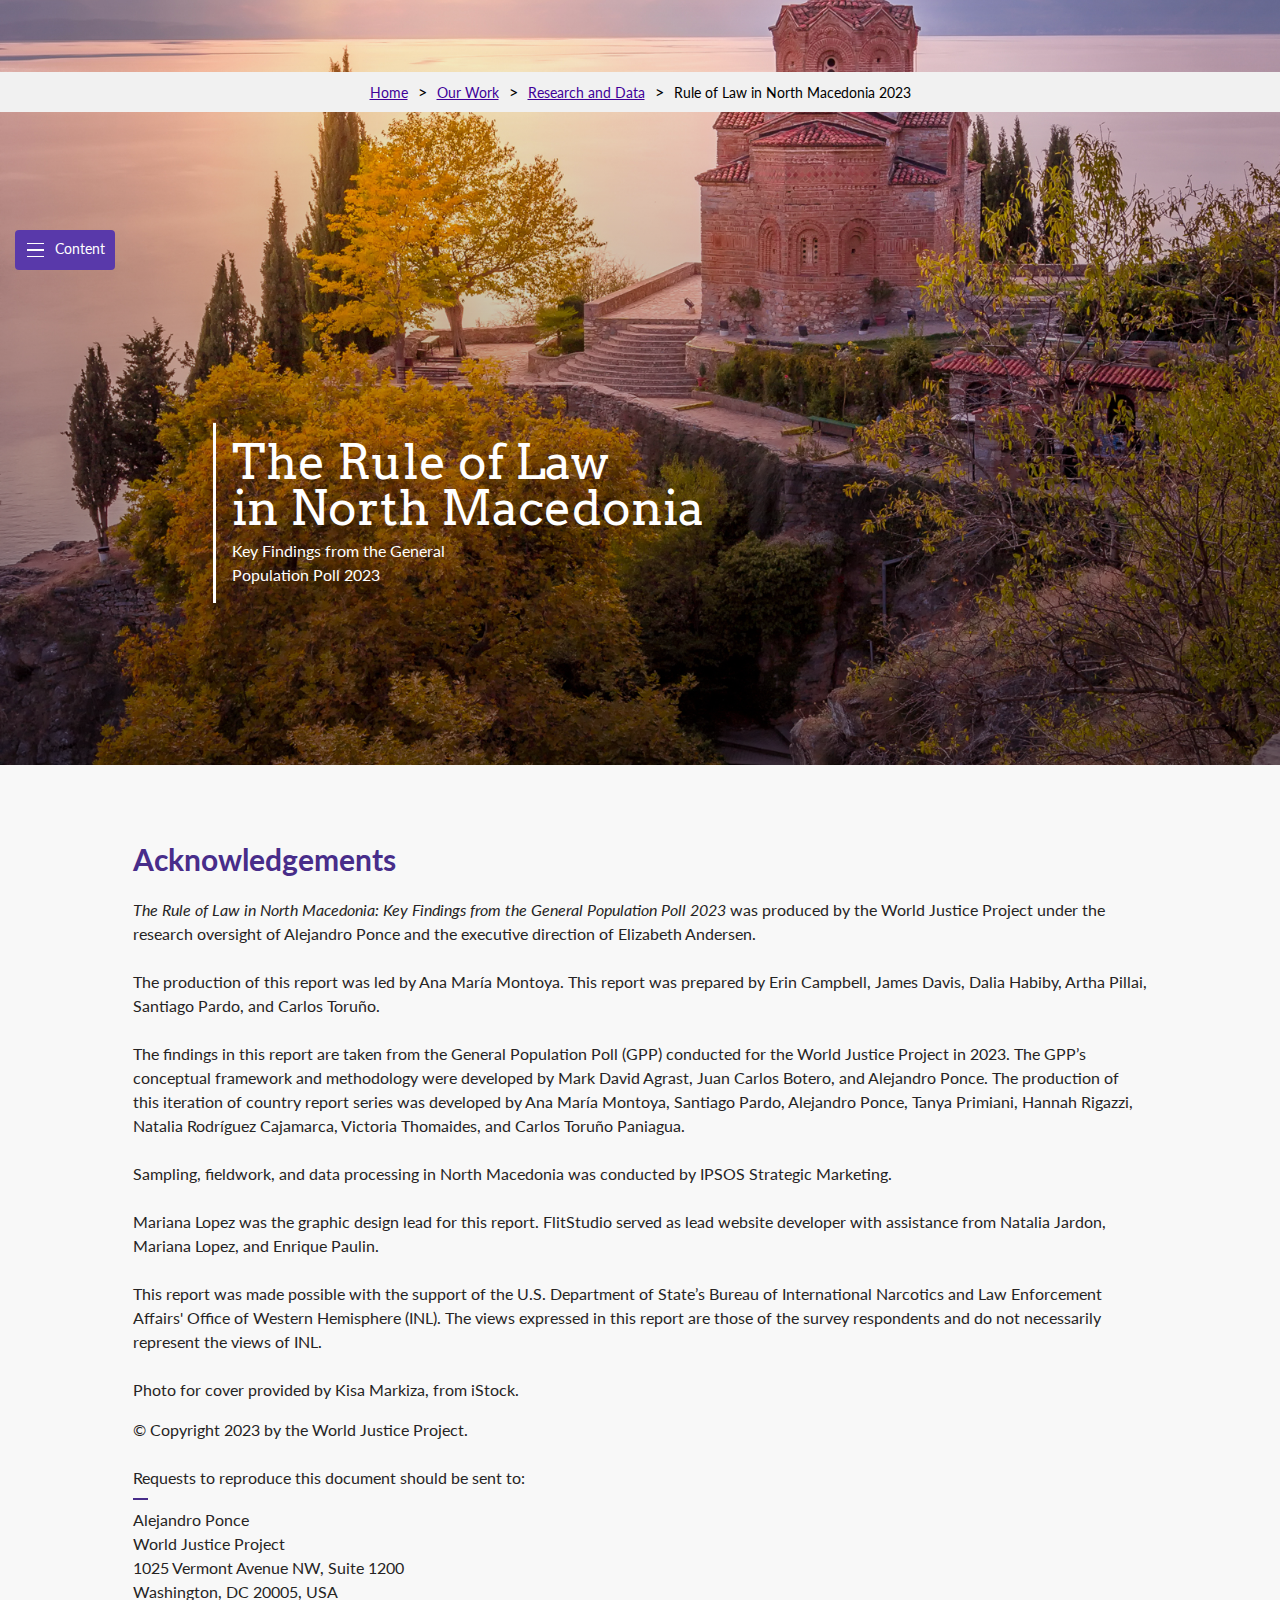
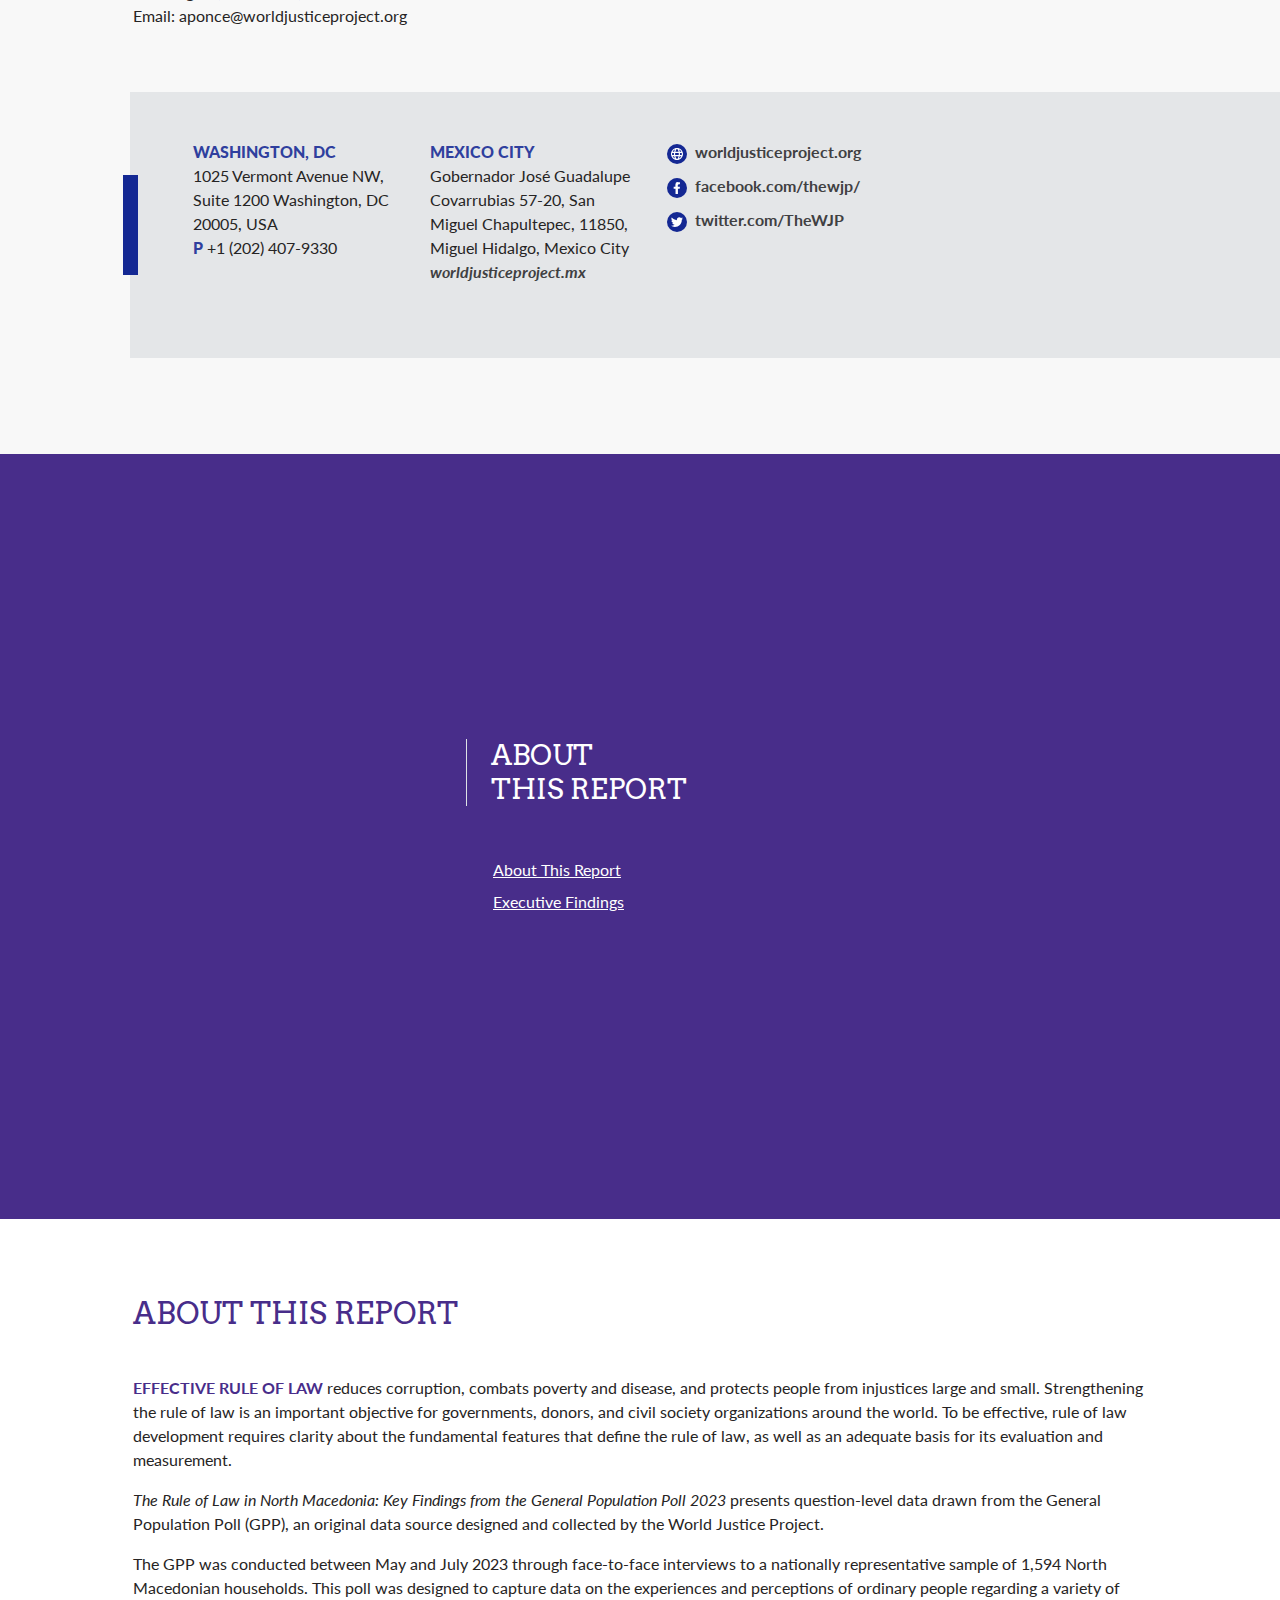
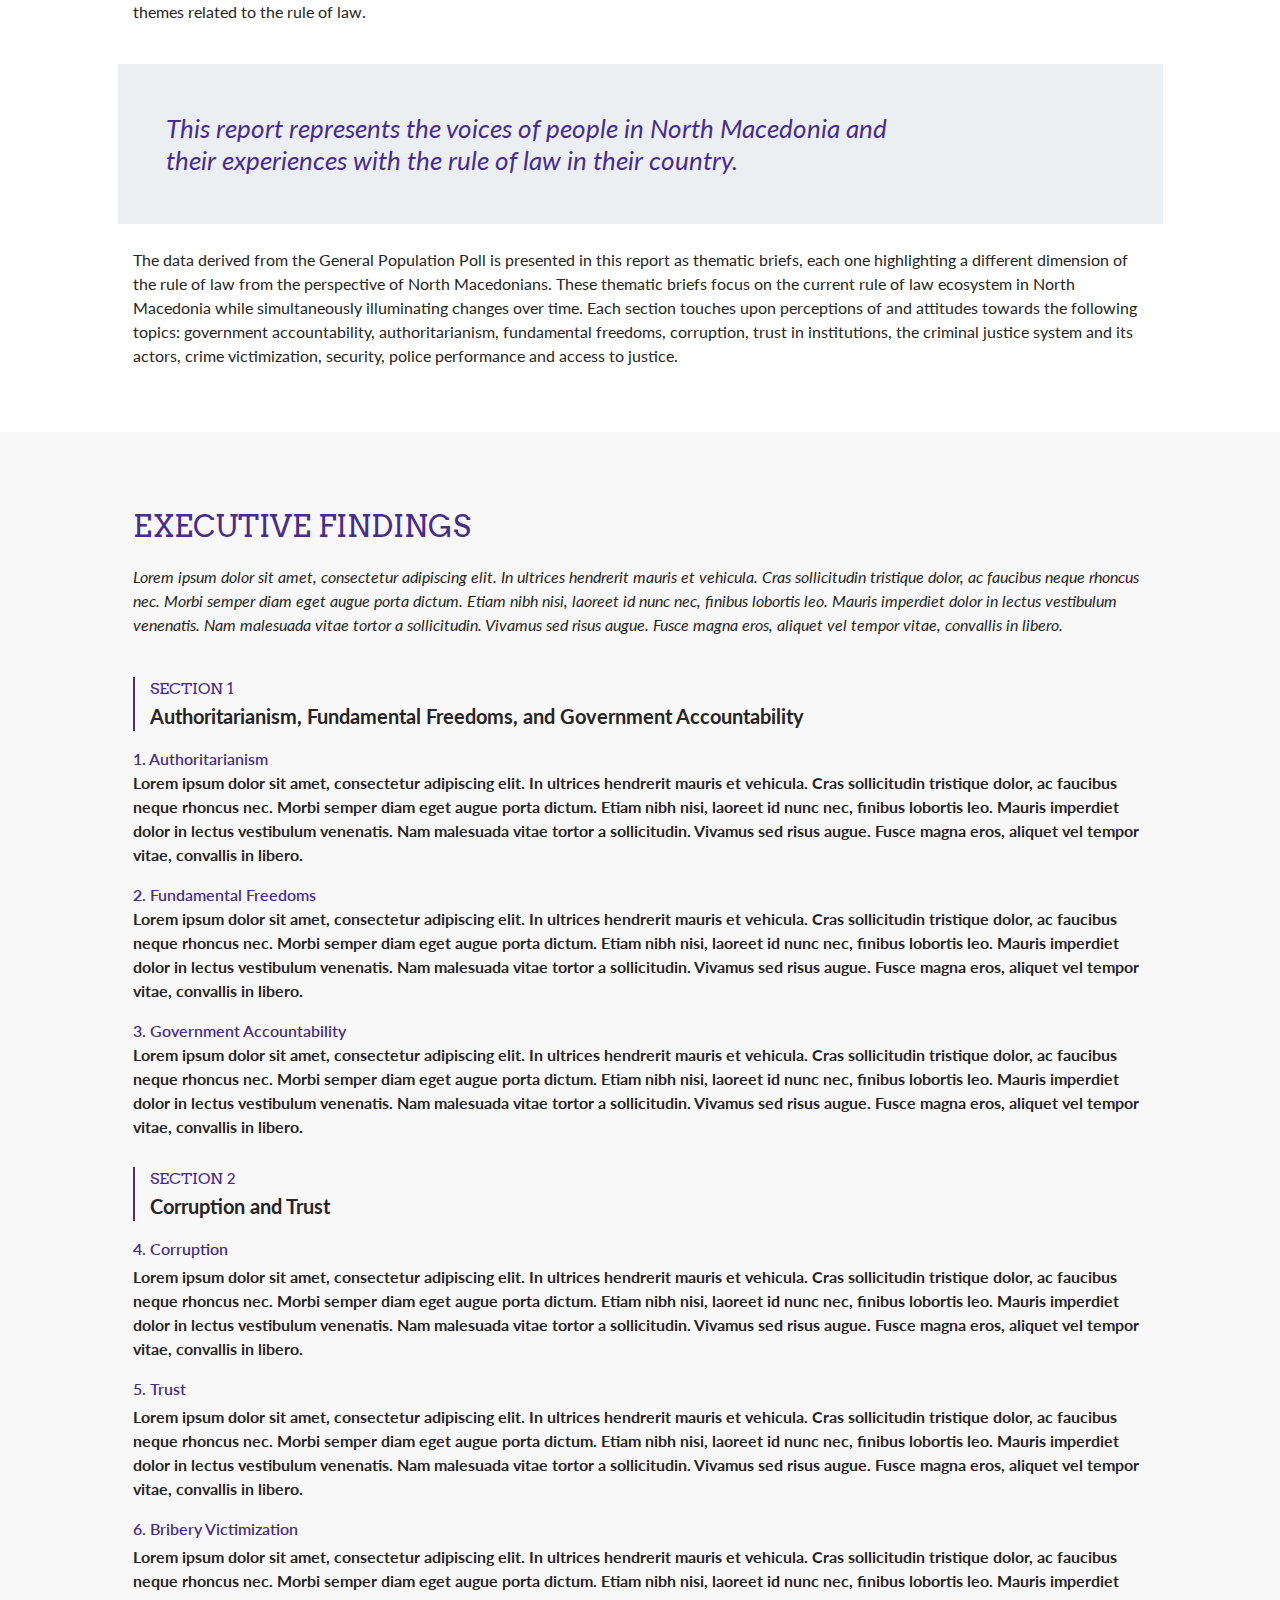
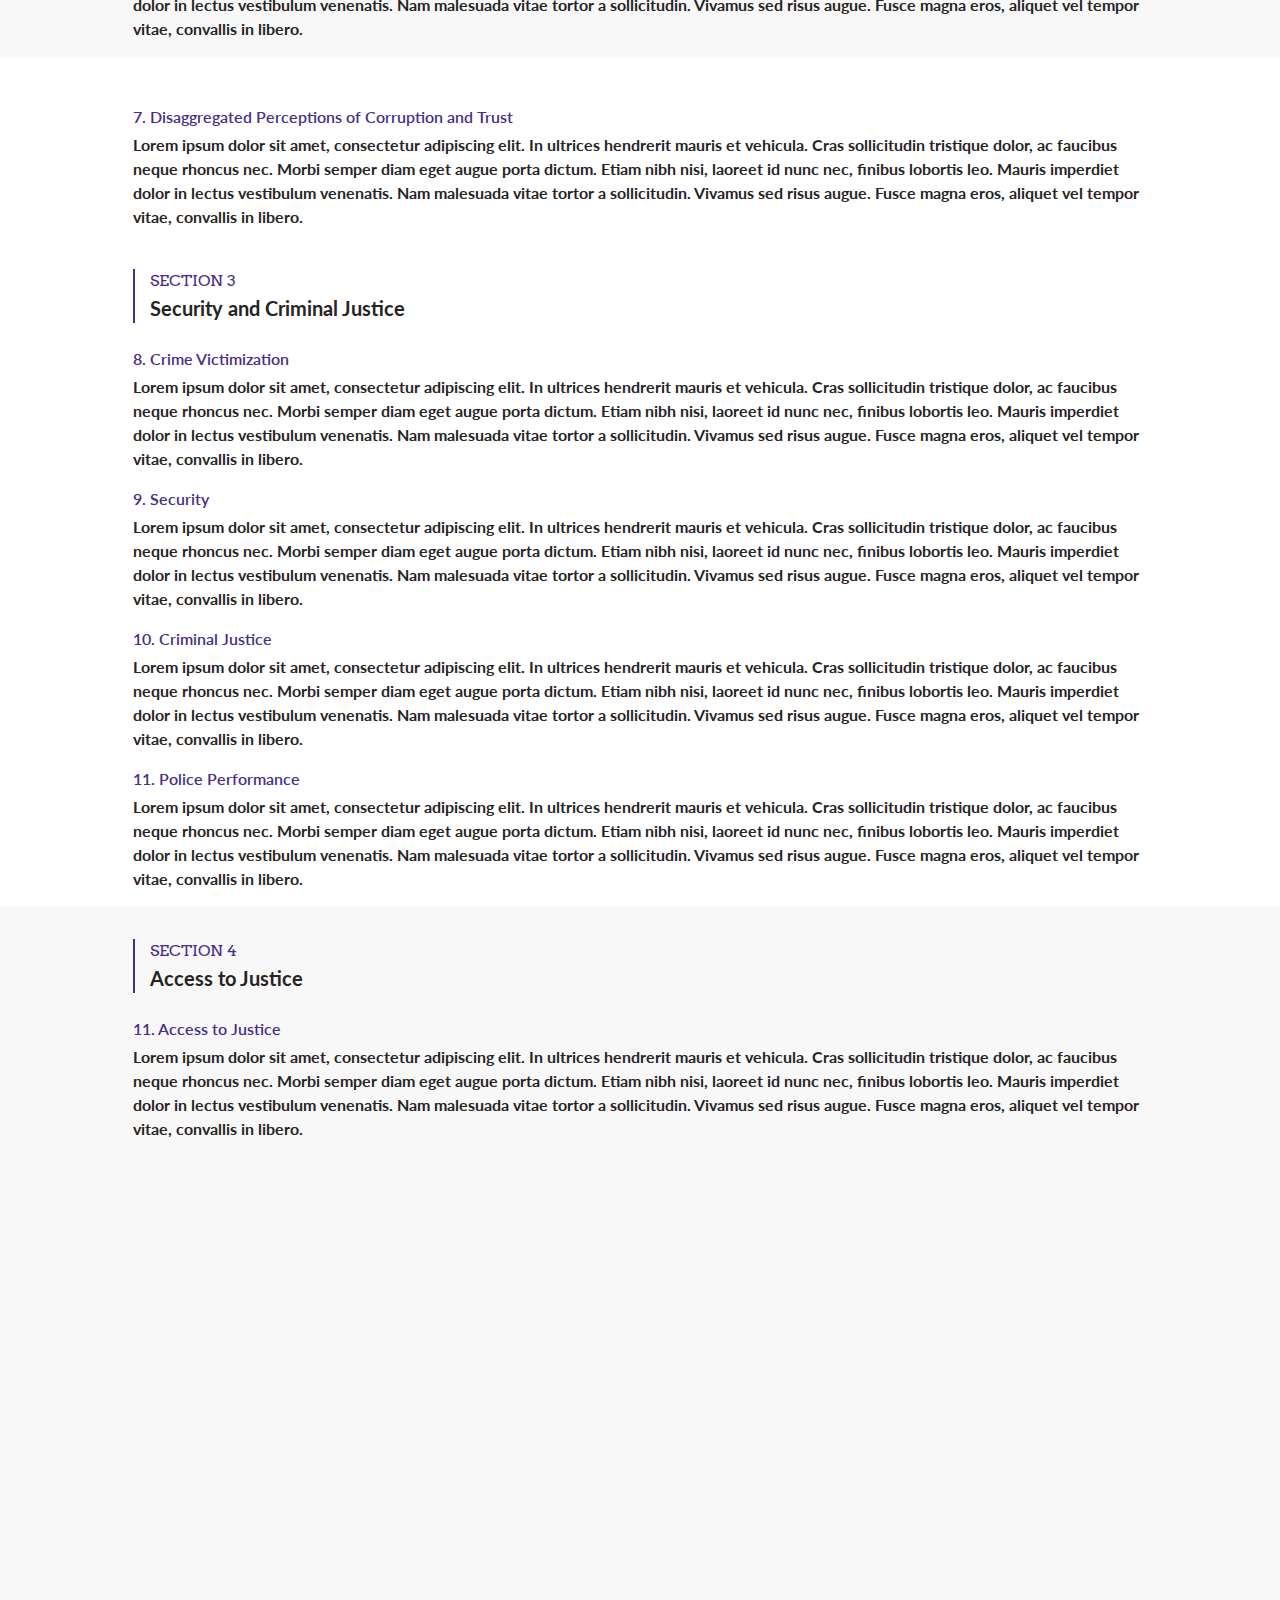
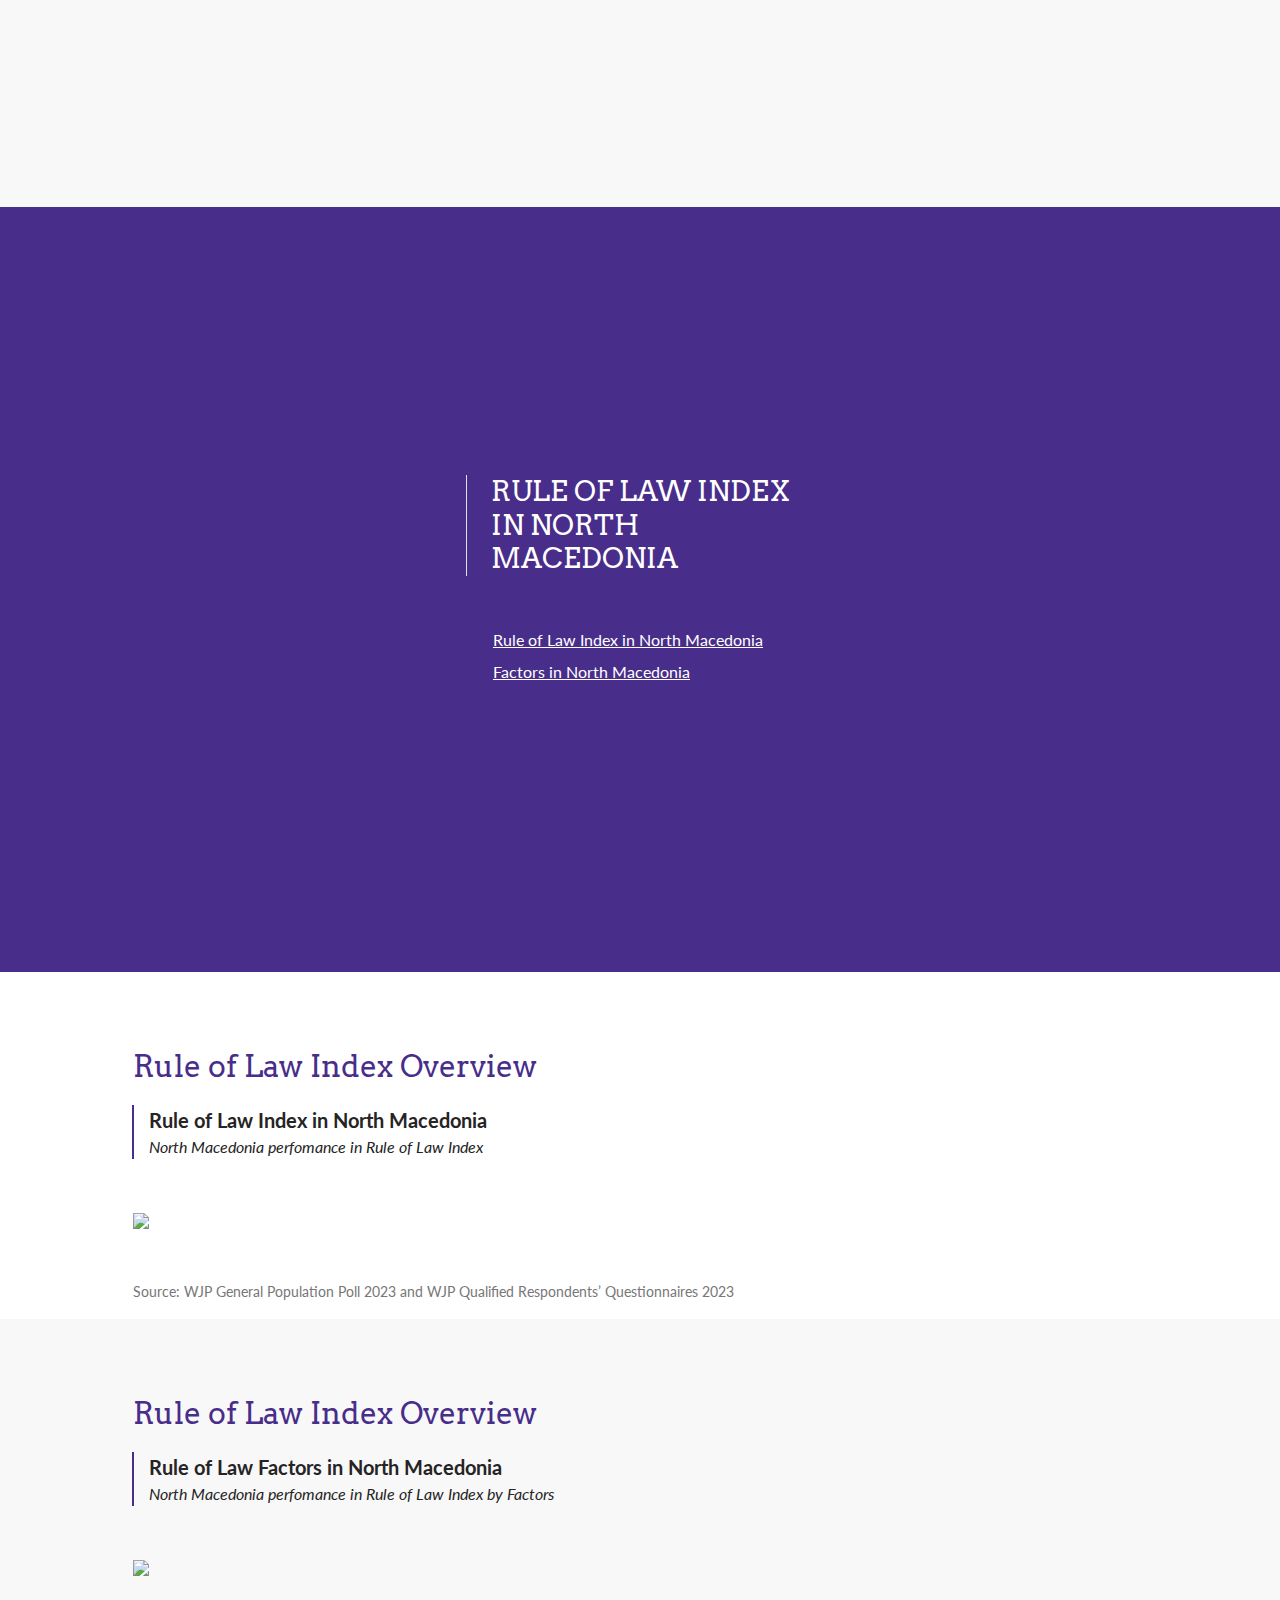
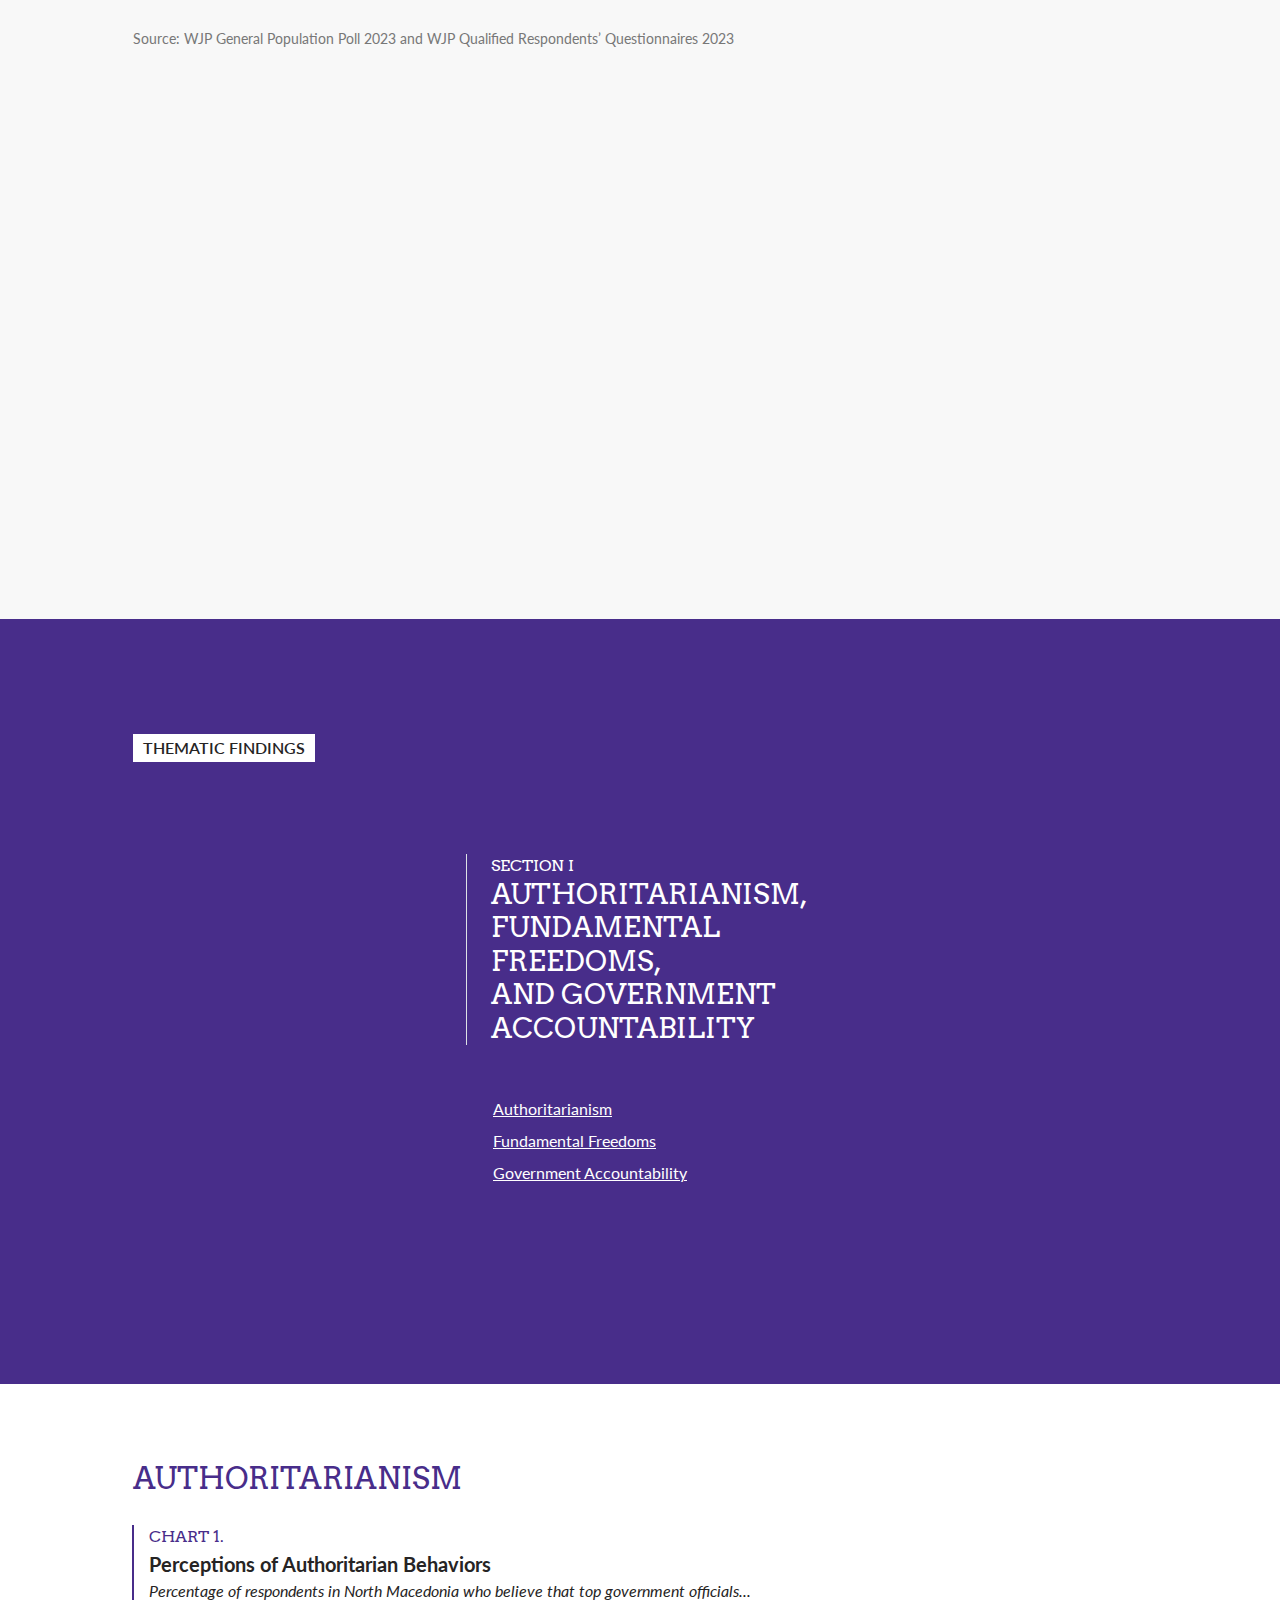
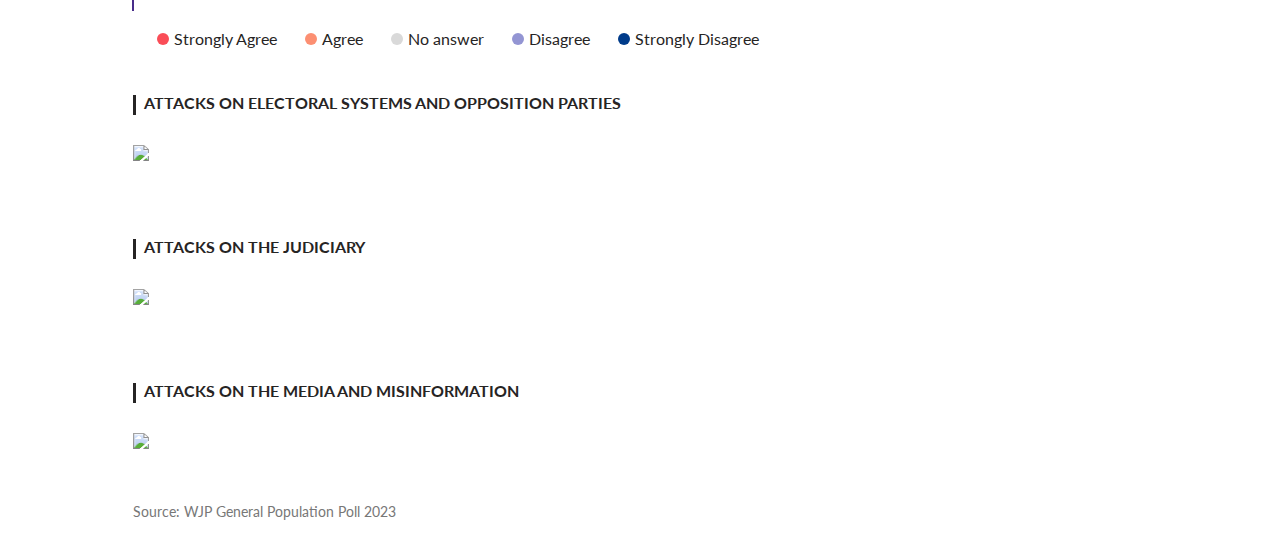
==== HTML/index.html @ 2e0ea0b3 "html creation and cleaning" ====
<!DOCTYPE html>
<html>
    <head>
        <meta charset="UTF-8">
        <meta name="viewport" content="width=device-width, initial-scale=1.0">
        <meta http-equiv="X-UA-Compatible" content="ie=edge">
        <title></title>
        <link rel="stylesheet" href="assets/css_layout/bootstrap.min.css">
        <link rel="stylesheet" href="assets/css_layout/sidebar.css">
        <link rel="stylesheet" href="assets/css_layout/styles.css" media="all">
        <link rel="stylesheet" href="assets/css_layout/estilos-impresion.css" media="print">
        <link rel="stylesheet" href="edit_styles.css" media="all">
        <!-- favicon -->
        <link rel="icon" href="./assets/favicon.ico" type="icon">
        <!-- Font Awesome JS -->
        <script defer src="https://use.fontawesome.com/releases/v5.0.13/js/solid.js" integrity="sha384-tzzSw1/Vo+0N5UhStP3bvwWPq+uvzCMfrN1fEFe+xBmv1C/AtVX5K0uZtmcHitFZ" crossorigin="anonymous"></script>
        <script defer src="https://use.fontawesome.com/releases/v5.0.13/js/fontawesome.js" integrity="sha384-6OIrr52G08NpOFSZdxxz1xdNSndlD4vdcf/q2myIUVO0VsqaGHJsB0RaBE01VTOY" crossorigin="anonymous"></script>
    </head>

    <body>
        <div class="wrapper" id="invoice">
            <!-- iframe menu WJP -->
            <iframe id="embedMenu" src="https://reports-world-justice-project.pantheonsite.io/wjp-index"></iframe>
            <!-- Breadcrumb -->
            <div class="breadcrumb-content">
                <div class="wrap-breadcrum">
                    <ol class="breadcrumb">
                        <li>
                            <a href="https://worldjusticeproject.org/">Home</a>
                        </li>
                        <li>
                                <a href="https://worldjusticeproject.org/our-work">Our Work</a>
                        </li>
                        <li>
                            <a href="https://worldjusticeproject.org/our-work/wjp-rule-law-index">Research and Data</a>
                        </li>
                        <li>
                            <a href="https://worldjusticeproject.org/our-work/research-and-data/rule_of_law_COUNTRY_YEAR">Rule of Law in North Macedonia 2023</a>
                        </li>
                    </ol>
                </div>
            </div>                    

            <!-- CTA MENU / only WEB Browser  -->
            <div class="no-print wrap-menu" style="z-index:3; position:fixed; top: 50%; margin-top:-220px;">
                <button type="button" id="sidebarCollapse" class="navbar-btn active">
                    <div class="row align-baseline mx-0">
                        <div class="col-4 px-0">
                            <span></span>
                            <span></span>
                            <span></span>
                        </div>
                        <div class="col-8 px-0">
                            <p>Content</p>
                        </div>
                    </div>
                </button>
            </div>
                
            <!-- MENU / only WEB Browser  -->
            <nav id="sidebar" class="no-print mt-5 nav active">
                <ul class="list-unstyled components">
                    <li class="active">
                        <a id="MenuCover" class="btn-level1 menuOpt" href="#Cover">
                            <img src="assets/images_layout/icnHome.svg" class="mx-2"><span>Cover</span>
                        </a>
                    </li>
                    <li>
                        <a id="MenuAbout" class="btn-level1 menuOpt" href="#About">
                            <img src="assets/images_layout/icnChapi.svg" class="mx-2"><span>About this Report</span>
                        </a>
                    </li>
                    <li>
                        <a id="MenuROLI" class="btn-level1 menuOpt" href="#OverviewROLI">
                            <img src="assets/images_layout/icnChapii.svg" class="mx-2"><span>ROLI overview</span>
                        </a>
                    </li>
                    <li>
                        <a id="DropDown" class="btn-level1"  href="#pageSubmenu">
                            <img src="assets/images_layout/icnChapiii.svg" class="mx-2"><span>Thematic Findings <span class="icn-dropdown"></span></span>
                        </a>
                        <ul class="collapse list-unstyled" id="pageSubmenu">
                            <li>
                                <a class="btn-level2 menuOpt" href="#SectionI"><span>Section I: Authoritarianism, Fundamental Freedoms, and Accountability</span></a>
                                <a class="btn-level2 link-collapse" href="#SectionI">I</a>
                            </li>
                            <li>
                                <a class="btn-level2 menuOpt" href="#SectionII"><span>Section II: Corruption and Trust</span></a>
                                <a class="btn-level2 link-collapse" href="#SectionII">II</a>
                            </li>
                            <li>
                                <a class="btn-level2 menuOpt" href="#SectionIII"><span>Section III: Security and Criminal Justice</span></a>
                                <a class="btn-level2 link-collapse" href="#SectionIII">III</a>
                            </li>
                            <li>
                                <a class="btn-level2 menuOpt" href="#SectionIV"><span>Section IV: Access to Justice</span></a>
                                <a class="btn-level2 link-collapse" href="#SectionIII">IV</a>
                            </li>
                        </ul>
                    </li>
                    <li>
                        <a id="MenuProject" class="btn-level1 menuOpt" href="#Project">
                            <img src="assets/images_layout/icnChapiv.svg" class="mx-2"><span>Project Design</span>
                        </a>
                    </li>
                    <li>
                        <a id="MenuAppendix" class="btn-level1 menuOpt" href="#Appendix">
                            <img src="assets/images_layout/icnChapiv.svg" class="mx-2"><span>Appendix</span>
                        </a>
                    </li>
                    <li>
                        <a id="MenuDownload" class="btn-level1 menuOpt" onclick="window.open('Report_WJP.pdf')">
                            <img src="assets/images_layout/icnDownload.svg" class="mx-2"><span>Download</span>
                        </a>
                    </li>
                </ul>
            </nav>

            <!-- Begins CONTENT of the report  -->
            <div id="content">
                    
                <!-- COVER  -->
                <section id="Cover" class="bg-page-cover">
                    <div class="logo-cover">
                        <img src="assets/images_layout/logo.svg">
                    </div>
                    <div class="container">
                        <div class="text-cover" style="height:calc(100vh - 297px)">
                            <div class="row align-items-end h-100">
                                <div class="col-12">
                                    <div class="row justify-content-center">
                                        <div class="col-md-9 leftside-line p-3">
                                            <h1>The Rule of Law <br>in North Macedonia</h1>
                                            <p class="text-white mb-0">Key Findings from the General  <br>Population Poll 2023 </p>
                                        </div>
                                    </div>
                                </div>
                            </div>
                        </div>
                    </div>
                </section>
                <!-- end COVER  -->
                    
                <!-- ACKNOWLEDGMENTS  -->
                <section id="Acknowledgements" class="bg-page-gray pb-5">
                    <div class="container mb-4 pt-5">
                        <div class="row justify-content-center">
                            <div class="col-md-11 mt-4">
                                <p class="acknowledgements">Acknowledgements</p>
                            </div>
                            <div class="col-md-11">
                                <p>
                                    <i>The Rule of Law in North Macedonia: Key Findings from the General Population Poll 2023</i> was produced by the World Justice Project under the research oversight of Alejandro Ponce and the executive direction of Elizabeth Andersen.<br><br>
                                    The production of this report was led by Ana María Montoya. This report was prepared by Erin Campbell, James Davis, Dalia Habiby, Artha Pillai, Santiago Pardo, and Carlos Toruño.<br><br>
                                    The findings in this report are taken from the General Population Poll (GPP) conducted for the World Justice Project in 2023. The GPP’s conceptual framework and methodology were developed by Mark David Agrast, Juan Carlos Botero, and Alejandro Ponce. The production of this iteration of country report series was developed by Ana María Montoya, Santiago Pardo, Alejandro Ponce, Tanya Primiani, Hannah Rigazzi, Natalia Rodríguez Cajamarca, Victoria Thomaides, and Carlos Toruño Paniagua.<br><br>
                                    Sampling, fieldwork, and data processing in North Macedonia was conducted by IPSOS Strategic Marketing.<br><br>
                                    Mariana Lopez was the graphic design lead for this report. FlitStudio served as lead website developer with assistance from Natalia Jardon, Mariana Lopez, and Enrique Paulin.<br><br>
                                    This report was made possible with the support of the U.S. Department of State’s Bureau of International Narcotics and Law Enforcement Affairs' Office of Western Hemisphere (INL). The views expressed in this report are those of the survey respondents and do not necessarily represent the views of INL.<br><br>
                                    Photo for cover provided by Kisa Markiza, from iStock.
                                </p>
                                <p>
                                    © Copyright 2023 by the World Justice Project.<br><br>
                                    Requests to reproduce this document should be sent to:<br>
                                    <span class="line-separator my-2"></span>
                                    Alejandro Ponce<br>
                                    World Justice Project<br>
                                    1025 Vermont Avenue NW, Suite 1200<br>
                                    Washington, DC 20005, USA<br>
                                    Email: aponce@worldjusticeproject.org
                                </p>
                            </div>
                        </div>
                    </div>
                    <div class="container-fluid mt-5 mb-5 bg-data-Acknowledgements">
                        <div class="container">
                            <div class="row justify-content-center">
                                <div class="col-md-11 bg-light ml-4">
                                    <div class="row p-5 data-Acknowledgements">
                                        <span class="pleca-data"></span>
                                        <div class="col-md-3 mb-3">
                                            <p class="m-0">
                                                <span class="capital-letter">Washington, DC</span><br>
                                                1025 Vermont Avenue NW, Suite 1200
                                                Washington, DC 20005, USA<br>
                                                <span class="capital-letter">P</span> <a class="link-phone" href="tel:+12024079330">+1 (202) 407-9330</a>
                                            </p>
                                        </div>
                                        <div class="col-md-3 mb-3">
                                            <p class="m-0">
                                                <span class="capital-letter">Mexico City</span><br>
                                                Gobernador José Guadalupe Covarrubias
                                                57-20, San Miguel Chapultepec, 11850,<br>
                                                Miguel Hidalgo, Mexico City<br>
                                                <a href="https://worldjusticeproject.mx/" target="_blank" class="c-purple"><i>worldjusticeproject.mx</i></a>
                                            </p>
                                        </div>
                                        <div class="col-md-3">
                                            <p class="m-0">
                                                <a href="https://worldjusticeproject.org"><span class="mr-2"><img src="assets/images_layout/web.svg" width="20px" /></span>worldjusticeproject.org</a>
                                                <a href="https://www.facebook.com/thewjp/"><span class="mr-2"><img src="assets/images_layout/fb.svg" width="20px" /></span>facebook.com/thewjp/</a>
                                                <a href="https://twitter.com/TheWJP"><span class="mr-2"><img src="assets/images_layout/tw.svg" width="20px" /></span>twitter.com/TheWJP</a>
                                            </p>
                                        </div>
                                    </div>
                                </div>
                            </div>
                        </div>
                    </div>
                </section>
                <!-- end ACKNOWLEDGMENTS  -->
                        
                <!-- TABLE of CONTENTS  -->
                <section class="print table-contents">
                    <div class="container">
                        <div class="row justify-content-center py-5">
                            <div class="col-sm-8 col-md-7 mt-5">
                                
                                <p class="title-p">TABLE OF CONTENTS</p>
                                
                                <p class="mb-0" style="color:#482d8a"><a href="#About"><em class="ff-a">1.  ABOUT THIS REPORT</em></a></p>
                                <p class="li mb-0"><a href="#AboutThisReport"><span>5</span>About This Report</a></p>
                                <p class="li"><a href="#ExecutiveFindings"><span>6</span>Executive Findings</a></p>
                                <p class="mb-0" style="color:#482d8a"><a href="#About"><em class="ff-a">2.  ROLI OVERVIEW</em></a></p>
                                <p class="li mb-0"><a href="#ROLI"><span class="hide-number">10</span>Rule of Law Index (ROLI) in North Macedonia</a></p>
                                <p class="li"><a href="#Factors"><span class="hide-number">11</span>ROLI Factors in North Macedonia </a></p>
                                <p class="mt-2" style="color:#482d8a"><a href="#SectionI"><em class="ff-a">3.  THEMATIC FINDINGS</em></a></p>
                                <p class="mb-0" style="color:#482d8a"><a href="#SectionI"><em class="ff-a">SECTION I: AUTHORITARIANISM, FUNDAMENTAL FREEDOMS, AND GOVERNMENT ACCOUNTABILITY</em></a></p>
                                <p class="li mb-0"><a href="#Authoritarianism"><span class="hide-number">13</span>Authoritarianism</a></p>
                                <p class="li mb-0"><a href="#FundamentalFreedoms"><span class="hide-number">16</span>Fundamental Freedoms</a></p>
                                <p class="li"><a href="#GovernmentAccountability"><span class="hide-number">19</span>Government Accountability</a></p>
                                
                                <p class="mb-0" style="color:#482d8a"><a href="#SectionII"><em class="ff-a">SECTION II: CORRUPTION AND TRUST</em></a></p>
                                <p class="li mb-0"><a href="#Corruption"><span class="hide-number">21</span>Corruption</a></p>
                                <p class="li mb-0"><a href="#Bribery1"><span class="hide-number">23</span>Bribery Victimization</a></p>
                                <p class="li mb-0"><a href="#Trust"><span class="hide-number">24</span>Trust</a></p>
                                <p class="li"><a href="#Trust2"><span class="hide-number">25</span>Disaggregated Perceptions</a></p>
                                
                                <p class="mb-0" style="color:#482d8a"><a href="#SectionIII"><em class="ff-a">SECTION III: SECURITY AND CRIMINAL JUSTICE</em></a></p>
                                <p class="li mb-0"><a href="#CrimeVictimization"><span class="hide-number">27</span>Crime Victimization</a></p>
                                <p class="li mb-0"><a href="#Security"><span class="hide-number">28</span>Security</a></p>
                                <p class="li mb-0"><a href="#CriminalJustice"><span class="hide-number">29</span>Criminal Justice</a></p>
                                <p class="li mb-0"><a href="#Police"><span class="hide-number">32</span>Police</a></p>
                                <p class="li"><a href="#VictimSupport"><span class="hide-number">34</span>Victim Support</a></p>
                                
                                <p class="mb-0" style="color:#482d8a"><a href="#SectionIV"><em class="ff-a">SECTION IV: ACCESS TO JUSTICE</em></a></p>
                                <p class="li"><a href="#AccessJusticeJourney"><span class="hide-number">36</span>Access to Justice</a></p>

                                <p class="mb-0" style="color:#482d8a"><a href="#Project"><em class="ff-a">4. PROJECT DESIGN</em></a></p>
                                <p class="li"><a href="#Methodology"><span class="hide-number">44</span>Methodology</a></p>
                                
                                <p class="mb-0" style="color:#482d8a"><a href="#Appendix"><em class="ff-a">5. APPENDIX</em></a></p>
                                <!-- <p class="li mb-0"><a href="#MethodologicalMaterials"><span class="hide-number">46</span>Appendix</a></p> -->
                                <p class="li mb-0"><a href="#AboutTheWJP"><span class="hide-number">47</span>About the WJP</a></p>
                                <p class="li"><a href="#OtherPublications"><span class="hide-number">48</span>Other Publications</a></p>
                            </div>
                        </div>
                    </div>
                </section>
                <!-- end TABLE of CONTENTS  -->

                <!-- ABOUT THIS REPORT  (purple cover) -->
                <section id="About" class="bg-purple">
                    <div class="container">
                        <div class="height85vh">
                            <div class="row h-100 p-5">
                                <div class="col-12">
                                    <div class="row align-items-center h-100">
                                        <div class="col-12">
                                            <div class="row justify-content-center">
                                                <div class="col-md-4 border-left pl-4">
                                                    <h3 class="text-white mb-0">
                                                        ABOUT <br>
                                                        THIS REPORT
                                                    </h3>
                                                </div>
                                            </div>
                                            <div class="row justify-content-center mt-5">
                                                <div class="col-md-4">
                                                    <p class="li mb-0 text-white"><span class="hide-number">5</span><a href="#AboutThisReport">About This Report</a></p>
                                                    <p class="li text-white"><span class="hide-number">6</span><a href="#ExecutiveFindings">Executive Findings</a></p>
                                                </div>
                                            </div>
                                        </div>
                                    </div>
                                </div>
                            </div>
                        </div>
                    </div>
                </section>
                <!-- end ABOUT THIS REPORT  -->
                        
                <!-- ABOUT THIS REPORT (EFFECTIVE RULE OF LAW  page 5) -->
                <section id="AboutThisReport">
                    <div class="container pt-5">
                        <div class="row justify-content-center">
                            <div class="col-md-11 mt-4">
                                <p class="title-p">ABOUT THIS REPORT</p>
                            </div>
                        </div>
                        <div class="row justify-content-center">
                            <div class="col-md-11 mt-4">
                                <div class="row">
                                    <div class="col-12 mb-4">
                                        <p>
                                            <b class="c-purple">EFFECTIVE RULE OF LAW</b> reduces corruption, combats poverty and disease, and protects people from injustices large and small. Strengthening the rule of law is an important objective for governments, donors, and civil society organizations around the world. To be effective, rule of law development requires clarity about the fundamental features that define the rule of law, as well as an adequate basis for its evaluation and measurement.
                                        </p>
                                        <p>
                                            <i>The Rule of Law in North Macedonia: Key Findings from the General Population Poll 2023</i>  presents question-level data drawn from the General Population Poll (GPP), an original data source designed and collected by the World Justice Project.
                                        </p>
                                        <p>
                                            The GPP was conducted between May and July 2023 through face-to-face interviews to a nationally representative sample of 1,594 North Macedonian households. This poll was designed to capture data on the experiences and perceptions of ordinary people regarding a variety of themes related to the rule of law.
                                        </p>
                                    </div>
                                    <div class="col-12 mb-4 bg-quote p-5">
                                        <p class="p-quote">
                                            <i>
                                                This report represents the voices of people in North Macedonia and their experiences with the rule of law in their country.
                                            </i>
                                        </p>
                                    </div>
                                    <div class="col-12">
                                        <p>
                                            The data derived from the General Population Poll is presented in this report as thematic briefs, each one highlighting a different dimension of the rule of law from the perspective of North Macedonians. These thematic briefs focus on the current rule of law ecosystem in North Macedonia while simultaneously illuminating changes over time. Each section touches upon perceptions of and attitudes towards the following topics: government accountability, authoritarianism, fundamental freedoms, corruption, trust in institutions, the criminal justice system and its actors, crime victimization, security, police performance and access to justice.
                                        </p>
                                    </div>
                                </div>
                            </div>
                        </div>
                    </div>
                    <div class="page-number">I About This Report <b>5</b></div>
                </section>
                <!-- end ABOUT THIS REPORT (EFFECTIVE RULE OF LAW)  -->

                 <!-- EXECUTIVE FINDINGS 1. GOVERNMENT ACCOUNTABILITY (page 6) -->
                 <section id="ExecutiveFindings" class="bg-page-gray">
                    <div class="container mb-4 pt-5">
                        <div class="row justify-content-center">
                            <div class="col-md-11 mt-4">
                                <p class="title-p">EXECUTIVE FINDINGS</p>
                            </div>
                        </div>
                        
                        <div class="row justify-content-center">
                            <div class="col-md-11">
                                <div class="row">
                                    <div class="col-md-12 mb-0">
                                        <p>
                                            <i>Lorem ipsum dolor sit amet, consectetur adipiscing elit. In ultrices hendrerit mauris et vehicula. Cras sollicitudin tristique dolor, ac faucibus neque rhoncus nec. Morbi semper diam eget augue porta dictum. Etiam nibh nisi, laoreet id nunc nec, finibus lobortis leo. Mauris imperdiet dolor in lectus vestibulum venenatis. Nam malesuada vitae tortor a sollicitudin. Vivamus sed risus augue. Fusce magna eros, aliquet vel tempor vitae, convallis in libero.</i>                                           
                                        </p>
                                        <br>

                                        <div class="col bl-purple title-section">
                                            <p class="mb-0 ff-a c-purple sectitle">SECTION 1</p>
                                            <p class="fs-20 sectitle"><b>Authoritarianism, Fundamental Freedoms, and Government Accountability</b></p>
                                        </div>

                                        <p class="mt-3 mb-1">
                                            <span class="subtitle-p">1. Authoritarianism</span><br>
                                            <b>Lorem ipsum dolor sit amet, consectetur adipiscing elit. In ultrices hendrerit mauris et vehicula. Cras sollicitudin tristique dolor, ac faucibus neque rhoncus nec. Morbi semper diam eget augue porta dictum. Etiam nibh nisi, laoreet id nunc nec, finibus lobortis leo. Mauris imperdiet dolor in lectus vestibulum venenatis. Nam malesuada vitae tortor a sollicitudin. Vivamus sed risus augue. Fusce magna eros, aliquet vel tempor vitae, convallis in libero.</b>
                                        </p>
                                        <p class="mt-3 mb-1">
                                            <span class="subtitle-p">2. Fundamental Freedoms</span><br>
                                            <b>Lorem ipsum dolor sit amet, consectetur adipiscing elit. In ultrices hendrerit mauris et vehicula. Cras sollicitudin tristique dolor, ac faucibus neque rhoncus nec. Morbi semper diam eget augue porta dictum. Etiam nibh nisi, laoreet id nunc nec, finibus lobortis leo. Mauris imperdiet dolor in lectus vestibulum venenatis. Nam malesuada vitae tortor a sollicitudin. Vivamus sed risus augue. Fusce magna eros, aliquet vel tempor vitae, convallis in libero.</b>
                                        </p>
                                        <p class="mt-3 mb-1">
                                            <span class="subtitle-p">3. Government Accountability </span><br>
                                            <b>Lorem ipsum dolor sit amet, consectetur adipiscing elit. In ultrices hendrerit mauris et vehicula. Cras sollicitudin tristique dolor, ac faucibus neque rhoncus nec. Morbi semper diam eget augue porta dictum. Etiam nibh nisi, laoreet id nunc nec, finibus lobortis leo. Mauris imperdiet dolor in lectus vestibulum venenatis. Nam malesuada vitae tortor a sollicitudin. Vivamus sed risus augue. Fusce magna eros, aliquet vel tempor vitae, convallis in libero.</b>
                                        </p>

                                        <br>
                                        
                                        <div class="col bl-purple title-section">
                                            <p class="mb-0 ff-a c-purple sectitle">SECTION 2</p>
                                            <p class="fs-20 sectitle"><b>Corruption and Trust</b></p>
                                        </div>

                                        <p class="mt-3 mb-1">
                                            <span class="subtitle-p">4. Corruption </span><br>  
                                        </p>
                                        <p>
                                            <b>Lorem ipsum dolor sit amet, consectetur adipiscing elit. In ultrices hendrerit mauris et vehicula. Cras sollicitudin tristique dolor, ac faucibus neque rhoncus nec. Morbi semper diam eget augue porta dictum. Etiam nibh nisi, laoreet id nunc nec, finibus lobortis leo. Mauris imperdiet dolor in lectus vestibulum venenatis. Nam malesuada vitae tortor a sollicitudin. Vivamus sed risus augue. Fusce magna eros, aliquet vel tempor vitae, convallis in libero.</b>
                                        </p>
                                        <p class="mt-3 mb-1">
                                            <span class="subtitle-p">5. Trust</span><br>
                                        </p>
                                        <p>
                                            <b>Lorem ipsum dolor sit amet, consectetur adipiscing elit. In ultrices hendrerit mauris et vehicula. Cras sollicitudin tristique dolor, ac faucibus neque rhoncus nec. Morbi semper diam eget augue porta dictum. Etiam nibh nisi, laoreet id nunc nec, finibus lobortis leo. Mauris imperdiet dolor in lectus vestibulum venenatis. Nam malesuada vitae tortor a sollicitudin. Vivamus sed risus augue. Fusce magna eros, aliquet vel tempor vitae, convallis in libero.</b>
                                        </p>
                                        <p class="mt-3 mb-1">
                                            <span class="subtitle-p">6. Bribery Victimization</span><br>
                                        </p>
                                        <p>
                                            <b>Lorem ipsum dolor sit amet, consectetur adipiscing elit. In ultrices hendrerit mauris et vehicula. Cras sollicitudin tristique dolor, ac faucibus neque rhoncus nec. Morbi semper diam eget augue porta dictum. Etiam nibh nisi, laoreet id nunc nec, finibus lobortis leo. Mauris imperdiet dolor in lectus vestibulum venenatis. Nam malesuada vitae tortor a sollicitudin. Vivamus sed risus augue. Fusce magna eros, aliquet vel tempor vitae, convallis in libero.</b>
                                        </p>
                                    </div>
                                </div>
                            </div>
                        </div>
                    </div>
                    <div class="page-number left-number"><b>6</b> I Executive Findings</div>
                </section>
                <!-- end EXECUTIVE FINDINGS 1. GOVERNMENT ACCOUNTABILITY -->

                <!-- EXECUTIVE FINDINGS 7. CRIMINAL JUSTICE ACTORS (page 7) -->
                <section id="ExecutiveFindingsPage2">
                    <div class="container">
                        <div class="row justify-content-center">
                            <div class="col-md-11 mt-2">
                                <div class="row">
                                    <div class="col-md-12">
                                        <p class="mt-3 mb-1">
                                            <span class="subtitle-p">7. Disaggregated Perceptions of Corruption and Trust </span><br>
                                        </p>
                                        <p>
                                            <b>Lorem ipsum dolor sit amet, consectetur adipiscing elit. In ultrices hendrerit mauris et vehicula. Cras sollicitudin tristique dolor, ac faucibus neque rhoncus nec. Morbi semper diam eget augue porta dictum. Etiam nibh nisi, laoreet id nunc nec, finibus lobortis leo. Mauris imperdiet dolor in lectus vestibulum venenatis. Nam malesuada vitae tortor a sollicitudin. Vivamus sed risus augue. Fusce magna eros, aliquet vel tempor vitae, convallis in libero.</b>
                                        </p>
                                    </div>
                                    <br>

                                    <div class="col-md-12 mt-4">
                                        <div class="col bl-purple title-section">
                                            <p class="mb-0 ff-a c-purple sectitle">SECTION 3</p>
                                            <p class="fs-20 sectitle"><b>Security and Criminal Justice</b></p>
                                        </div>
                                        <p class="mt-4 mb-1">
                                            <span class="subtitle-p">8. Crime Victimization </span><br>
                                        </p>
                                        <p>
                                            <b>Lorem ipsum dolor sit amet, consectetur adipiscing elit. In ultrices hendrerit mauris et vehicula. Cras sollicitudin tristique dolor, ac faucibus neque rhoncus nec. Morbi semper diam eget augue porta dictum. Etiam nibh nisi, laoreet id nunc nec, finibus lobortis leo. Mauris imperdiet dolor in lectus vestibulum venenatis. Nam malesuada vitae tortor a sollicitudin. Vivamus sed risus augue. Fusce magna eros, aliquet vel tempor vitae, convallis in libero.</b>
                                        </p>
                                        <p class="mt-3 mb-1">
                                            <span class="subtitle-p">9. Security</span><br>
                                            <p>
                                                <b>Lorem ipsum dolor sit amet, consectetur adipiscing elit. In ultrices hendrerit mauris et vehicula. Cras sollicitudin tristique dolor, ac faucibus neque rhoncus nec. Morbi semper diam eget augue porta dictum. Etiam nibh nisi, laoreet id nunc nec, finibus lobortis leo. Mauris imperdiet dolor in lectus vestibulum venenatis. Nam malesuada vitae tortor a sollicitudin. Vivamus sed risus augue. Fusce magna eros, aliquet vel tempor vitae, convallis in libero.</b>
                                            </p>
                                        </p>
                                        <p class="mt-3 mb-1">
                                            <span class="subtitle-p">10. Criminal Justice</span><br>
                                            <p>
                                                <b>Lorem ipsum dolor sit amet, consectetur adipiscing elit. In ultrices hendrerit mauris et vehicula. Cras sollicitudin tristique dolor, ac faucibus neque rhoncus nec. Morbi semper diam eget augue porta dictum. Etiam nibh nisi, laoreet id nunc nec, finibus lobortis leo. Mauris imperdiet dolor in lectus vestibulum venenatis. Nam malesuada vitae tortor a sollicitudin. Vivamus sed risus augue. Fusce magna eros, aliquet vel tempor vitae, convallis in libero.</b>
                                            </p>
    
                                        <p class="mt-3 mb-1">
                                            <span class="subtitle-p">11. Police Performance</span><br>
                                            <p>
                                                <b>Lorem ipsum dolor sit amet, consectetur adipiscing elit. In ultrices hendrerit mauris et vehicula. Cras sollicitudin tristique dolor, ac faucibus neque rhoncus nec. Morbi semper diam eget augue porta dictum. Etiam nibh nisi, laoreet id nunc nec, finibus lobortis leo. Mauris imperdiet dolor in lectus vestibulum venenatis. Nam malesuada vitae tortor a sollicitudin. Vivamus sed risus augue. Fusce magna eros, aliquet vel tempor vitae, convallis in libero.</b>                                         
                                            </p>
                                    </div>
                                </div>
                            </div>
                        </div>
                    </div>
                    <div class="page-number">I Executive Findings <b>7</b></div>
                </section>
                <!-- end EXECUTIVE FINDINGS 7. CRIMINAL JUSTICE ACTORS -->

                <!-- EXECUTIVE FINDINGS 7. CRIMINAL JUSTICE ACTORS (page 7) -->
                <section id="ExecutiveFindingsPage3" class="bg-page-gray">
                    <div class="container">
                        <div class="row justify-content-center">
                            <div class="col-md-11 mt-2">
                                <div class="row">
                                    <div class="col-md-12 mt-4">
                                        <div class="col bl-purple title-section">
                                            <p class="mb-0 ff-a c-purple sectitle">SECTION 4</p>
                                            <p class="fs-20 sectitle"><b>Access to Justice</b></p>
                                        </div>
                                        <p class="mt-4 mb-1">
                                            <span class="subtitle-p">11. Access to Justice </span><br>
                                        </p>
                                        <p>
                                            <b>Lorem ipsum dolor sit amet, consectetur adipiscing elit. In ultrices hendrerit mauris et vehicula. Cras sollicitudin tristique dolor, ac faucibus neque rhoncus nec. Morbi semper diam eget augue porta dictum. Etiam nibh nisi, laoreet id nunc nec, finibus lobortis leo. Mauris imperdiet dolor in lectus vestibulum venenatis. Nam malesuada vitae tortor a sollicitudin. Vivamus sed risus augue. Fusce magna eros, aliquet vel tempor vitae, convallis in libero.</b>
                                        </p>
                                    </div>
                                </div>
                            </div>
                        </div>
                    </div>
                    <div class="page-number left-number"><b>8</b> I Executive Findings </div>
                </section>
                <!-- end EXECUTIVE FINDINGS 7. CRIMINAL JUSTICE ACTORS -->

                <!-- SECTION 0 OVERVIEW ROLI IN NORTH MACEDONIA  (purple background) -->

                <section id="OverviewROLI" class="bg-purple">
                    <div class="container">
                        <div class="height85vh">
                            <div class="row h-100 p-5">
                                <div class="col-12">
                                    <div class="row align-items-center h-100">
                                        <div class="col-12">
                                            <div class="row justify-content-center">
                                                <div class="col-md-4 border-left pl-4">
                                                    <h3 class="text-white mb-0">
                                                        RULE OF LAW INDEX IN NORTH MACEDONIA
                                                    </h3>
                                                </div>
                                            </div>
                                            <div class="row justify-content-center mt-5">
                                                <div class="col-md-4">
                                                    <p class="li mb-0 text-white"><span class="hide-number">10</span><a href="#ROLI"> Rule of Law Index in North Macedonia </a></p>
                                                    <p class="li text-white"><span class="hide-number">11</span><a href="#Factors"> Factors in North Macedonia </a></p>
                                                </div>
                                            </div>
                                        </div>
                                    </div>
                                </div>
                            </div>
                        </div>
                    </div>
                </section>

                <!-- end SECTION 0 OVERVIEW ROLI IN NORTH MACEDONIA  (purple background) -->
                
                <!-- SECTION 0 OVERVIEW ROLI IN NORTH MACEDONIA (content) -->

                <!-- First page  -->

                <section id="ROLI">
                    <div class="container pt-5">
                        <div class="row justify-content-center">
                            <div class="col-md-11 mt-4">
                                <p class="title-p">Rule of Law Index Overview</p>
                            </div>
                        </div>
                        <div class="row justify-content-center mb-5">
                            <div class="col-md-11 ml-4 bl-purple">
                                <p class="fs-20 mb-0"><b>Rule of Law Index in North Macedonia</b></p>
                                <p class="mb-0"><i>North Macedonia perfomance in Rule of Law Index</i></p>
                            </div>
                        </div>
                        <div class="row justify-content-center">
                            <div class="col-md-11 mb-4">
                                <img id = "OverviewROLI" src="charts_and_images/imgChart21/figure_21.svg" class="img-chart">  
                            </div>
                        </div>
                        <div class="row justify-content-center mt-4">
                            <div class="col-md-11 mb-0">
                                <p class="reference"><small>Source: WJP General Population Poll 2023 and WJP Qualified Respondents’ Questionnaires 2023</small></p>
                            </div>
                        </div>
                    </div>                
                    <div class="page-number left-number"><b>10</b> II ROLI overview</div>
                </section>

                <!-- End First Page  -->

                <!-- Second Page  -->
                
                <section id="Factors" class="bg-page-gray">
                    <div class="container pt-5">
                        <div class="row justify-content-center">
                            <div class="col-md-11 mt-4">
                                <p class="title-p">Rule of Law Index Overview</p>
                            </div>
                        </div>
                        <div class="row justify-content-center mb-5">
                            <div class="col-md-11 ml-4 bl-purple">
                                <p class="fs-20 mb-0"><b>Rule of Law Factors in North Macedonia</b></p>
                                <p class="mb-0"><i>North Macedonia perfomance in Rule of Law Index by Factors</i></p>
                            </div>
                        </div>
                        <div class="row justify-content-center">
                            <div class="col-md-11 mb-4">
                                <img id = "OverviewROLI" src="charts_and_images/imgChart21/figure_22.svg" class="img-chart">  
                            </div>
                        </div>
                        <div class="row justify-content-center mt-4">
                            <div class="col-md-11 mb-0">
                                <p class="reference"><small>Source: WJP General Population Poll 2023 and WJP Qualified Respondents’ Questionnaires 2023</small></p>
                            </div>
                        </div>
                    </div>                
                    <div class="page-number">II ROLI overview<b>11</b></div>
                </section>

                <!-- End Second Page -->

                <!-- SECTION I AUTHORITARIANISM, FUNDAMENTAL FREEDOMS, AND ACCOUNTABILITY  (purple background) -->
                <section id="SectionI" class="bg-purple">
                    <div class="container">
                        <div class="height85vh">
                            <div class="row h-100 p-5">
                                <div class="col-12">
                                    <div class="box-title">
                                        <p>THEMATIC FINDINGS</p>
                                    </div>
                                    <div class="row align-items-center h-100">
                                        <div class="col-12">
                                            <div class="row justify-content-center">
                                                <div class="col-md-4 border-left pl-4">
                                                    <p class="text-white mb-0 ff-a">SECTION I</p>
                                                    <h3 class="text-white mb-0">
                                                        AUTHORITARIANISM, FUNDAMENTAL FREEDOMS, <br>
                                                        AND GOVERNMENT ACCOUNTABILITY
                                                    </h3>
                                                </div>
                                            </div>
                                            <div class="row justify-content-center mt-5">
                                                <div class="col-md-4">
                                                    <p class="li mb-0 text-white"><span class="hide-number">13</span><a href="#Authoritarianism">Authoritarianism</a></p>
                                                    <p class="li mb-0 text-white"><span class="hide-number">16</span><a href="#FundamentalFreedoms">Fundamental Freedoms</a></p>
                                                    <p class="li text-white"><span class="hide-number">19</span><a href="#GovernmentAccountability">Government Accountability</a></p>
                                                </div>
                                            </div>
                                        </div>
                                    </div>
                                </div>
                            </div>
                        </div>
                    </div>
                </section>
                <!-- end SECTION I AUTHORITARIANISM, FUNDAMENTAL FREEDOMS, AND ACCOUNTABILITY  -->

                <!-- Chart 1  -->
                <section id="Authoritarianism">
                    <div class="container pt-5">
                        <div class="row justify-content-center">
                            <div class="col-md-11 mt-4">
                                <p class="title-p mb-0">AUTHORITARIANISM</p><br>
                            </div>
                        </div>
                        <div class="row justify-content-center mb-3">
                            <div class="col-md-11 ml-4 bl-purple">
                                <p class="mb-0 ff-a c-purple">CHART 1.</p>
                                <p class="fs-20 mb-0"><b>Perceptions of Authoritarian Behaviors</b></p>
                                <p class="mb-2"><i>Percentage of respondents in North Macedonia who believe that top government officials...</i></p>
                            </div>
                        </div>
                        <div class="row justify-content-center">
                            <div class="col-md-11">
                                <p>
                                    <span class="bullet c-strongdisagree ml-4"></span>Strongly Agree
                                    <span class="bullet c-disagree ml-4"></span>Agree
                                    <span class="bullet c-dkna ml-4"></span>No answer
                                    <span class="bullet c-agree ml-4"></span>Disagree 
                                    <span class="bullet c-strongagree ml-4"></span>Strongly Disagree
                                </p>
                            </div>
                        </div>
                        <div class="row justify-content-center mt-4">
                            <div class="col-md-11">
                                <p class="mb-4"><b><span class="lateral-bar">|</span> ATTACKS ON ELECTORAL SYSTEMS AND OPPOSITION PARTIES</b></p>
                            </div>
                        </div>
                        <div class="row justify-content-center">
                            <div class="col-md-11 mb-4">
                                <img src="charts_and_images/imgChart1/figure_1A.svg" class="img-chart">
                            </div>
                        </div>
                        <div class="row justify-content-center mt-5">
                            <div class="col-md-11">
                                <p class="mb-4"><b><span class="lateral-bar">|</span> ATTACKS ON THE JUDICIARY</b></p>
                            </div>
                        </div>
                        <div class="row justify-content-center">
                            <div class="col-md-11 mb-4">
                                <img src="charts_and_images/imgChart1/figure_1B.svg" class="img-chart">
                            </div>
                        </div>
                        <div class="row justify-content-center mt-5">
                            <div class="col-md-11">
                                <p class="mb-4"><b><span class="lateral-bar">|</span> ATTACKS ON THE MEDIA AND MISINFORMATION</b></p>
                            </div>
                        </div>
                        <div class="row justify-content-center">
                            <div class="col-md-11 mb-4">
                                <img src="charts_and_images/imgChart1/figure_1C.svg" class="img-chart">
                            </div>
                        </div>
                        <div class="row justify-content-center mt-4 foot-note">
                            <div class="col-md-11 mb-0">
                                <p class="reference"><small>Source: WJP General Population Poll 2023</small></p>
                            </div>
                        </div>
                    </div>
                    <div class="page-number">III Thematic Findings <b>13</b></div>
                </section>
                <!-- end Chart 1 -->
    </body>
</html>
---- HTML/assets/css_layout/sidebar.css ----
#sidebar
a,
a:hover,
a:focus {
    color: inherit;
    text-decoration: none;
    transition: all 0.3s;
}

.navbar {
    padding: 15px 10px;
    background: #fff;
    border: none;
    border-radius: 0;
    margin-bottom: 40px;
    box-shadow: 1px 1px 3px rgba(0, 0, 0, 0.1);
}

.navbar-btn {
    box-shadow: none;
    outline: none !important;
    border: none;
}

.line {
    width: 100%;
    height: 1px;
    border-bottom: 1px dashed #ddd;
    margin: 40px 0;
}

i,
span {
    display: inline-block;
}

#pageSubmenu {
  color:#000;
}
#pageSubmenu.show .btn-level2.menuOpt.active{
	background: #fff;
}

/* ---------------------------------------------------
    SIDEBAR STYLE
----------------------------------------------------- */

.navbar-btn {
    box-shadow: none;
    outline: none !important;
    border: none;
}
#sidebarCollapse {
    width: 100px;
    height: 40px;
	min-width: 100px;
    background: #5939AA;
    cursor: pointer;
	border-radius: 4px;
    margin-left: 15px;
}
#sidebarCollapse:hover{
	opacity: 0.9;
}
#sidebarCollapse .col-4, #sidebarCollapse .col-7{
	height: 25px;
}

#sidebarCollapse span {
    width: 17px;
    min-width: 17px;
    height: 2px;
    margin: 0 auto;
    display: block;
    background: #FFF;
    transition: all 0.8s cubic-bezier(0.810, -0.330, 0.345, 1.375);
    transition-delay: 0.2s;
}
#sidebarCollapse p{
	margin-bottom: 0px;
	color: #fff;
	font-size: 14px;
}
#sidebarCollapse.navbar-btn.active span{
	height: 1.5px;
    width: 17px
}

#sidebarCollapse span:first-of-type {
    transform: rotate(45deg) translate(2px, 2px);
	margin-top: 8px;
}
#sidebarCollapse span:nth-of-type(2) {
    opacity: 0;
}
#sidebarCollapse span:last-of-type {
    transform: rotate(-45deg) translate(1px, -1px);
}


#sidebarCollapse.active span {
    transform: none;
    opacity: 1;
    margin: 5px auto;
}

.wrapper {
    display: flex;
    align-items: stretch;
}

#sidebar {
    min-width: 260px;
    max-width: 260px;
    background: #F0F0F0;
    color: #5939AA;
    transition: all 0.3s;
    position: fixed;
    z-index: 1;
    border-top-right-radius: 10px;
    border-bottom-right-radius: 10px;
    box-shadow: 3px 3px 3px 0px rgb(0 0 0 / 10%);
    border: 1px solid #E6E6E6;
	top:50%;
	margin-top: -172px !important;
	display: block;
}

#sidebar.active {
    min-width: 50px;
    max-width: 70px;
    text-align: center;
	display: none;
}

#sidebar ul li a {
    text-align: left;
}

#sidebar.active ul li a span {
    padding: 20px 10px;
    text-align: center;
    font-size: 0.85em;
    display: none
}

#sidebar.active ul li a i {
    margin-right: 0;
    display: block;
    font-size: 1.8em;
    margin-bottom: 5px;
}

#sidebar.active ul ul a {
    padding: 10px !important;
}

#sidebar.active .dropdown-toggle::after {
    top: auto;
    bottom: 10px;
    right: 50%;
    -webkit-transform: translateX(50%);
    -ms-transform: translateX(50%);
    transform: translateX(50%);
    display: none
}

#sidebar .sidebar-header {
    padding-top: 10px;
}

#sidebar .sidebar-header strong {
    display: none;
    font-size: 1.8em;
}

#sidebar ul.components {
    padding: 10px 0;
    margin: 0px;
}

#sidebar ul li a {
    padding: 10px;
    font-size: 14px;
    display: block;
    line-height: normal;
}

#sidebar ul li a:hover {
    color: #5939AA;
    background: #E3E3E3;
	cursor: pointer;
}

#sidebar ul li a i {
    margin-right: 10px;
}

#sidebar ul li.active>a,
a[aria-expanded="true"] {
    color: #5939AA;
    background: #E3E3E3;
    font-weight: 600;
}

a[data-toggle="collapse"] {
    position: relative;
}

.dropdown-toggle::after {
    display: block;
    position: absolute;
    top: 50%;
    right: 20px;
    transform: translateY(-50%);
}

#sidebar ul ul li.active>a{
	background: #FAFAFA;
}

ul ul a {
    font-size: 0.9em !important;
    padding-left: 50px !important;
	padding-right: 15px !important;
    background: #F0F0F0;
    color:#5C5C5C;
}

ul.CTAs {
    padding: 20px;
}

ul.CTAs a {
    text-align: center;
    font-size: 0.9em !important;
    display: block;
    border-radius: 5px;
    margin-bottom: 5px;
}

a.download {
    background: #fff;
    color: #7386D5;
}

a.article,
a.article:hover {
    background: #6d7fcc !important;
    color: #fff !important;
}

/* ---------------------------------------------------
    CONTENT STYLE
----------------------------------------------------- */

#content {
    width: 100%;
    height: 100vh;
    transition: all 0.3s;
}

/* ---------------------------------------------------
    MEDIAQUERIES
----------------------------------------------------- */
/*
@media (max-width: 768px) {
    #sidebar {
        min-width: 70px;
        max-width: 70px;
        text-align: center;
        margin-left: -80px !important;
    }
    #sidebar.active {
        margin-left: 0 !important;
    }
    .dropdown-toggle::after {
      display: none;
    }
    #sidebar.active ul ul a {
      display: none;
    }
    #sidebar ul li a {
        padding: 10px 10px;
    }
    #sidebar ul li a span {
        display: none
    }
    #sidebar ul li a i {
        margin-right: 0;
        display: block;
    }
    #sidebar ul ul a {
        padding: 10px !important;
    }
    #sidebar ul li a i {
        font-size: 1.3em;
    }
    #pageSubmenu {
      display: none;
    }

    #sidebarCollapse span {
        width: 80%;
        height: 2px;
        margin: 0 auto;
        display: block;
        background: #5939AA;
        transition: all 0.8s cubic-bezier(0.810, -0.330, 0.345, 1.375);
        transition-delay: 0.2s;
    }
}

@media screen and (max-width: 480px) {
  #sidebar {
      min-width: 70px;
      max-width: 70px;
      text-align: center;
      margin-left: 0px !important;
  }
  #sidebar.active {
    margin-left: -80px !important;
}
}
*/

@media screen and (max-width: 640px) {
	div.no-print{
		left: -10px;
	}
	#sidebar.active{
		display: none;
	}
	#sidebar ul li a {
		padding: 8px 2px;
	}
	#sidebar ul ul a{
		padding-left: 20px !important;
	}
	
	#sidebarCollapse.movil-icon-menu{
		position: fixed;
		top: 10px;
		animation: fadeIn 0.2s;
		transform: translate(10, 0);
	}	
	#sidebarCollapse{
		animation: fadeOut 0.2s;
	}
	#sidebar.movil-menu{
		top:60px;
    	margin-top: 0px !important;
		animation: fadeIn 0.2s;
		transform: translate(68, -60px);
	}
	
}

@keyframes fadeIn {
	  0% { opacity: 0.5; }
	  100% { opacity: 1; }
	}

@keyframes fadeOut {
	  0% { opacity: 0.5; }
	  100% { opacity: 1; }
	}
---- HTML/assets/css_layout/styles.css ----
@import url('https://fonts.googleapis.com/css2?family=Arvo:wght@400;700&family=Lato:ital,wght@0,400;0,700;1,400;1,700&display=swap'); 

html{
	scroll-behavior: smooth;
}

body {
  font-family: 'Lato', sans-serif!important;
  -webkit-print-color-adjust: exact;
}

h1, h2, h3, h4, h5 {
  font-weight: 400;
  font-family: 'Arvo', serif;
}

em {
  font-style: normal;
}

i{
	font-style: italic;
}

p{
	color:#262424;
}
  
.text-white {
    color: #fff!important;
}

.bg-quote {
    background: #eceff2;
}

.lateral-bar {
    width: 3px;
    background: #262424;
}
.bg-page-cover {
    background:linear-gradient(to bottom, rgba(0,0,0,0), rgba(0,0,0,0.5)), url('../bg-cover.jpg');
	background-position: left bottom, center center;
	background-size: cover, cover;
	width:100%;
	height: 85%;
	min-height: 85vh;
  }

.bg-page-cover .logo-cover{
	display: none;
}
.bg-page-cover .logo-cover img{
	margin-top: 40px;
    max-width: 260px
}
.bg-page-cover h1 {
	color: #FFF;
	font-size: 48px;
	line-height: 46px;
  }
.bg-page-cover h4 {
	color: #FFF;
	font-size: 24px;
	font-weight: 900;
  }

.acknowledgements{
	font-size:30px; font-weight:700;color:#482d8a;
}

.bg-page-finding {
  background-position: top center;
  background-size: cover;
  width:100%;
  height: 100%;
  min-height: 100vh;
}

.bg-page-finding h1 {
  color: #FFF;
  font-size: 48px;
  font-weight: 900;
  line-height: 46px;
  margin-bottom: 20px;
}

.bg-page-gray {
  /*background:#F8F8F8;*/
  width:100%;
  height: fit-content;
  min-height: 100vh;
}

.bg-page-white {
  background:#fff;
  width:100%;
  height: 100%;
  min-height: 100vh;
}

.bg-quote {
  background:#eceff2;
}

section {
    page-break-inside: avoid;
}
section.bg-purple{
	height: 85%;
}
.height85vh{
	height: 85vh;
}

.line-separator {
  display:block;
  width:15px;
  height:2px;
  /*Background:#007ebc*/
	background: #482d8a;
}

#sidebar {
    background: #F0F0F0;
	border: 1px solid #E6E6E6;
}


#sidebarCollapse span {
    background: #FFF;
}
#sidebarCollapse p{
	color: #fff;
}

.capital-letter {
  color:#142893;
  font-weight:900
}

.li {
  padding-left: 25px;
}

.li span {
  position: absolute;
  left: 15px;
}

.ff-a {
    font-family: 'Arvo', serif;
}

.title-p {
  font-size:30px;
  color:#482d8a;
  font-family: 'Arvo', serif;
}

.subtitle-p {
  font-weight: 600;
  color:#482d8a;
}

.subtitle-p-dark {
  font-weight: 600;
  color:#212529;
  font-size: 1.8rem;
}



.bg-purple {
  background:#482d8a
}

.bg-purple a{
	color:#fff;
	text-decoration: underline;
	line-height: 32px;
}

.bg-purple a:hover{
	text-decoration: none;
}

.bg-purple a:hover{
	opacity: 0.5;
}

.p-quote {
  font-size: 26px;
  margin: 0px;
  width: 80%;
  line-height: normal;
  color:#482d8a;
}

.fs-18 {
  font-size: 18px
}

.fs-20 {
  font-size: 20px
}

.box-title {
  background: #fff;
  color: #482d8a;
  width: fit-content;
  padding: 2px 10px;
  position: relative;
  top: 10%;
}

.reference {
    color: #777;
}


.box-title p {
  margin: 0px;
  font-weight: 600;
}

.bl-purple {
  border-left: 2px solid #482d8a;
}

.bullet {
  width: 12px;
  height: 12px;
  border-radius: 50%;
  margin-right: 5px;
}
.bullet-square {
  width: 12px;
  height: 12px;
  border-radius: 0px;
  margin-right: 5px;
}
.text-chart{
	display:inline;
	padding-left: 5px;
}

.bg-navy {
  background: #2a2a9a;
}

.bg-grape {
  background: #b374ff;
}

.bg-blue {
  background: #3273ff
}

.bg-red {
  background: #f0585f
}
.bg-gray {
  background: #CCC;
}
.bg-violet{
	background: #a90099;
}
.bg-peach {
	background: #e29578
  }

.bg-green {
  background: #006d77
}

.italic-underline {
    color: #482d8a;
}


/********* Menu *************/
#sidebarCollapse {
    background: #5939AA;
}



#sidebar {
    color: #5939AA;
}

#sidebar ul li a:hover {
    color: #5939AA;
    background: #E3E3E3;
}

#sidebar ul li.active>a,
a[aria-expanded="true"] {
    color: #5939AA;
    background: #E3E3E3;
}

#sidebar ul ul.collapse li.active>a{
	background: #FAFAFA;
}
#sidebar ul ul.collapse li.active>a.btn-level2.active{
	background: #FFF;
	color: #262424 !important;
}

/********* Cover #1 *************/

.bg-page-cover h1 {
  color: #FFF;
}

.leftside-line {
    border-left: 3px solid #fff;
}

.bg-page-cover h4 {
  color: #FFF;
}

/********* Acknowledgements *************/
.acknowledgements{
    color: #482d8a;
}

/********* bg-gray *************/

.bg-page-gray{
    background:#F8F8F8;
}

/********* bg-purple *************/
.bg-purple {
    background: #482d8a;
}
.bg-purple a {
    color: #fff;
}


/********* METHODOLOGY *************/
.bg-light {
    background-color: #f8f9fa !important;
}


/********* OTHER PUBLICATIONS *************/
.cont-other-publications .wrap-image span {
    color: #482d8a;
    font-weight: 700;
}
.cont-other-publications .wrap-image p {
    color: #666;
}

.title-p {
    color: #482d8a;
}

.c-purple {
    color: #482d8a;
}


.p-quote {
    color: #482d8a;
}
.bl-purple {
    border-left: 2px solid #482d8a;
}
.subtitle-p {
    color: #482d8a;
}


.table td {
  border: none
}

.print {
  display: none;
}
.italic-underline{
	color: #482d8a;
	text-decoration: underline;
	font-style: italic;
}
.cont-about-justice{
	/*min-height: 100vh;*/
	min-height: auto;
}
.text-about-justice{
	margin-top: 3rem;
}
.cont-other-publications img{
	border:1px solid #CCC;
	cursor: pointer;
	height: auto;
}
.cont-other-publications img:hover{
	opacity: 0.8;
}

.cont-other-publications .col-md-4{
	display: flex;
  justify-content: flex-end;
  flex-direction: column;
}
.cont-other-publications .wrap-image p{
	color: #666;
	padding-top: 10px;
	min-height: 100px;
}
.cont-other-publications .wrap-image span{
	color: #482d8a;
	padding-top: 10px;
	font-weight: 700;
	cursor: pointer;
}
.cont-other-publications .wrap-image span:hover{
	text-decoration: underline;
}

.back-cover img{
	top: 48%;
	margin: -30px auto 0px;
	position: absolute;
	left: 0px;
	right: 0px;
}
.back-cover .container, .back-cover .row{
	height: 100%;
}

.bg-data-Acknowledgements{
	background: linear-gradient(90deg, #F8F8F8 50%, #e4e6e8 50%);
	position: relative;
}
.bg-data-Acknowledgements .capital-letter{
	color: #2f3f9e;
	text-transform: uppercase;
}
.bg-data-Acknowledgements a{
	margin-bottom: 10px;
	display: block;
	color: #404042;
	font-weight: bold;
}
.bg-data-Acknowledgements a.link-phone{
	color: #262424;
	font-weight: normal;
	display: inline;
}
.bg-data-Acknowledgements a:hover{opacity: 0.8}
.data-Acknowledgements{
	background: #e4e6e8;
}
.pleca-data{
	width: 15px;
	background: #142893;
	height: 100px;
	position: absolute;
    top: 50%;
    margin-top: -50px;
    left: -7px;
}

#AdditionalCountries .container.mb-4.pt-5{
	padding-top: 0rem !important;
}

#AdditionalCountries .col-md-11.my-4{
	margin-top: 0rem !important;
}

#AdditionalCountries .table-responsive{
	overflow: -moz-scrollbars-vertical; 
    overflow-x: auto;
}

.hide-number{
	display: none;
}

.page-number{
	display: none;
}

.btn-top{
    
    background: rgba(255, 255, 255, 0.9);
    border: none;
    position: fixed;
    bottom: 40px;
    border-radius: 4px;
	-webkit-border-radius: 4px;
	-moz-border-radius: 4px;
	padding: 10px 15px;
    color:#5939AA;
    right: 20px;
    font-size: 12px;
	display: none;
	border: 1px solid #5939AA;
}
.btn-top.toTop{
    display: block;
	cursor: pointer;
    right: 30px
}
.btn-top.toTop:hover{
	color:#5939AA;
	background: #F0F0F0;
	opacity: 0.8;
}

/**** menu *****/
#DropDown{
	position: relative;
}
.btn-level1.on{
	background: #DADADA;
	font-weight: 600;
}
.icn-dropdown{
    display: block;
    position: absolute;
    top: 50%;
    right: 20px;
    transform: translateY(-50%);
	margin-left: 0.255em;
    vertical-align: 0.255em;
    content: "";
    border-top: 0.3em solid;
    border-right: 0.3em solid transparent;
    border-bottom: 0;
    border-left: 0.3em solid transparent;
}
#sidebar ul li a.link-collapse{
	display: none;
}
#sidebar.active ul li a.btn-level2{
	display: none;
}
#sidebar.active ul li a.btn-level2.link-collapse{
	display: block;
	text-align: center;
	font-weight: 700;
}
#sidebar ul ul li a{
	font-size: 13px !important;
}

#sidebar ul ul.collapse li.active>a{
	background: #FAFAFA;
	font-weight: 300;
}
#sidebar ul ul.collapse li.active>a.btn-level2.active{
	background: #FFF;
	font-weight: 300;
	color: #262424 !important;
}

#AuthoritarianBehavior .container.mb-4.pt-5{
	margin-bottom: 0px !important;
}

#AuthoritarianBehavior .container .row.justify-content-center:last-child .col-md-11.mb-4{
	margin-bottom: 0px !important;
}
#AuthoritarianBehavior .container .row.justify-content-center:last-child .col-md-11.mb-4 p{
	margin-bottom: 0px;
}

#MethodologicalMaterials .container.mb-4.pt-5{
	margin-bottom: 0px !important;
}
#MethodologicalMaterials .row.justify-content-center.mb-3{
	margin-bottom: 0px !important;
}
#MethodologicalMaterials .row.justify-content-center.mb-3 .col-md-11 .mb-5.italic-underline:last-child{
	margin-bottom: 0px !important;
}

#AboutTheWJP .container.mb-4.pt-5{
	margin-bottom: 0px !important;
}

#AboutTheWJP .container.mb-4.pt-5 .row.justify-content-center .col-md-11.my-4{
	margin-bottom: 0px !important;
}

#AboutTheWJP .container.mb-4.pt-5 .row.justify-content-center .col-md-11.my-4 .col-md-9.text-about-justice p:last-child{
	margin-bottom: 0px;
}

#OtherPublications .italic-underline:hover{
	color: #000;
}

#Methodology .container.mb-4.pt-5 .row.justify-content-center.mb-3 p.mb-4:last-child{
	margin-bottom: 0px !important;
}

/*space*/
.lateral-bar{
	width: 3px;
    background: #262424;
    height: 20px;
    vertical-align: middle;
    margin-right: 5px;
	font-size: 0px;
}

.w-90.img-chart{
	width: 90%;
}
.w-85.img-chart{
	width: 85%;
	max-width: 717px;
}
.size-custom-figure8c{
	max-width: 345px;
}
.size-custom-figure12d{
	max-width: 345px;
}
.size-custom-figure-chart9{
	max-width: 717px;
}
.size-custom-figure-chart12{
	max-width: 717px;
}

.reference{
	color: #777;
}

/**** Ajuste web ****/
.bg-purple .li{
	padding-left: 12px !important;
}
#ExecutiveFindingsPage3{
	padding-bottom: 1.5rem;
}
.ml-4.bl-purple{
	margin-left: 1.8rem!important;
}

@media screen and (min-width: 768px) {
	#Accountability, #ExecutiveFindingsPage3, #Trust, #VictimSupport, #AccessJusticeJourney2, #AdditionalCountries, #AboutThisReport, #AuthoritarianBehavior, #AuthoritarianBehavior2, #AuthoritarianBehavior3, #FundamentalFreedoms4, #Corruption3, #BriberyVictimization, #CrimeVictimization, #Security, #CriminalJustice, #CriminalJustice2, #Police2, #MethodologicalMaterials, #AboutTheWJP{
		padding-bottom: 3rem;
	}
	#ExecutiveFindingsPage3 .col-md-12.mb-4 p:last-child{
		margin-bottom: 0px !important;
	}
	#AuthoritarianBehavior2 .col-md-11.mb-4:last-child{
		margin-bottom: 0px !important;
	}
	#AuthoritarianBehavior3 .col-md-11.mb-4:last-child{
		margin-bottom: 0px !important;
	}
	#FundamentalFreedoms4 .col-md-11.mb-4:last-child{
		margin-bottom: 0px !important;
	}
	#Corruption3 .col-md-11.mb-4:last-child{
		margin-bottom: 0px !important;
	}
	#BriberyVictimization .col-md-11.mb-4:last-child{
		margin-bottom: 0px !important;
	}
	#CrimeVictimization .col-md-11.mb-4:last-child{
		margin-bottom: 0px !important;
	}
	#Security .col-md-11.mb-4:last-child{
		margin-bottom: 0px !important;
	}
	#CriminalJustice2 .col-md-11.mb-4:last-child{
		margin-bottom: 0px !important;
	}
	#Police2 .col-md-11.mb-4:last-child{
		margin-bottom: 0px !important;
	}
	#ExecutiveFindingsPage3{
		padding-bottom: 1.5rem;
	}
}
@media screen and (min-width: 992px) {
	.btn-top{
		bottom: 60px;
		right: 70px;
	}
}
@media screen and (max-width: 991.99px) {
	.img-chart{
		width: 100%;
		height: auto;
	}
	.w-90.img-chart{
		width: 100%;
	}
	.w-85.img-chart{
		width: 100%;
	}
}
@media screen and (max-width: 767.99px) {
	h3{
		font-size: 1.5rem;
	}
	p{
		font-size: 16px;
	}
	.bg-page-cover h1{
		font-size:38px
	}
	.title-p{
		font-size: 28px;
	}
	.subtitle-p-dark{
		font-size:1.6rem
	}
	#AboutTheWJP .pt-5{
		padding-top: 0px !important;
	}
	#AboutTheWJP .col-md-11.my-4{
		margin-top: 0px !important;
	}
	#AboutTheWJP img{
		max-width: 200px;
		margin-top: 50px;
    	margin-bottom: -40px;
	}
	.back-cover img{
		max-width: 170px;
	}
	.cont-other-publications .wrap-image p {
    min-height: 120px;
	}
	.container.mb-4{
		margin-bottom: 0px !important;
	}
	section.bg-page-gray.pb-5{
		padding-bottom: 2rem !important;
	}
	#ExecutiveFindingsPage2 .container{
		margin-top: 1.3rem;
	}
	#FundamentalFreedoms2 .row.justify-content-center.mt-4{
		margin-top: 0rem !important;
	}
	#FundamentalFreedoms2 .row .col-md-6.mb-5:last-child{display: none;}
	#Police2 .container.pt-4{
		padding-top: 0rem !important;
	}
	#Police2 .row.justify-content-center.mt-5{
		margin-top: 1rem !important;
	}
	#AccessJusticeJourney{
		padding-bottom: 0px !important;
	}
	#AccessJusticeJourney .container .row:last-child .col-md-11.mb-4{
		margin-bottom: 0px !important;
	}
	#DescriptionSample .container .row.justify-content-center.mb-3{
		margin-bottom: 0px !important;
	}
	.hide-movil{
		display: none;
	}
	.ml-4.bl-purple{
		margin-left: 0.9rem!important;
	}
}

@media screen and (max-width: 479.98px) {
	.pt-5, .py-5 {
    	padding-top: 2rem!important;
	}
	#OtherPublications .col-6{
		width: 100%;
		max-width: 100%;
		min-width: 100%
	}
	#AdditionalCountries .table-responsive .table{
		margin-top: 5px;
	}
	.cont-other-publications .wrap-image p{
		min-height: auto;
	}
    .bg-page-cover .logo-cover img {
    margin-top: 40px;
    max-width: 220px;
        margin-left: -28px
    }
	.cont-other-publications img{
		max-height: none;
	}
	.data-Acknowledgements{
		padding: 1rem 0rem 1rem 1.2rem !important;
	}
	#AdditionalCountries .table-responsive{
	overflow: -moz-scrollbars-vertical; 
    overflow-x: scroll;
}

	#AdditionalCountries .table-responsive::-webkit-scrollbar {
		appearance: none;
	  -webkit-appearance: none;
	  width: 7px;
		height: 6px;
	}
	#AdditionalCountries .table-responsive::-webkit-scrollbar-thumb {
	  border-radius: 4px;
	  background-color: rgba(0, 0, 0, .2);
	  -webkit-box-shadow: 0 0 1px rgba(255, 255, 255, .2);
		box-shadow: 0 0 1px rgba(255, 255, 255, .2);
	}

	#AdditionalCountries .table-responsive::-webkit-scrollbar-track{
		border-radius: 4px;
	  background-color: rgba(0, 0, 0, .1);
	  -webkit-box-shadow: 0 0 1px rgba(255, 255, 255, .1);
		box-shadow: 0 0 1px rgba(255, 255, 255, .1);
	}
	#AdditionalCountries .table-responsive:before {
		padding: 5px 8px 7px 35px;
		content: "Swipe left to read more";
		color: #fff;
		background: #888 url("../images_layout/icnSwipe.svg") 5px 5px no-repeat;
		background-size: 22px;
	  }
	#ExecutiveFindingsPage3{
		padding-bottom: 2rem;
	}
	#AuthoritarianBehavior2 .col-md-11.mb-4{
		margin-bottom: 0px !important;
	}
	#FundamentalFreedoms4 .col-md-11.mb-4{
		margin-bottom: 0px !important;
	}
	#Corruption3 .col-md-11.mb-4{
		margin-bottom: 0px !important;
	}
	#BriberyVictimization .col-md-11.mb-4{
		margin-bottom: 0px !important;
	}
	#CrimeVictimization .col-md-11.mb-4{
		margin-bottom: 0px !important;
	}
	#Security .col-md-11.mb-4{
		margin-bottom: 0px !important;
	}
	#CriminalJustice2 .col-md-11.mb-4{
		margin-bottom: 0px !important;
	}
	#Police2 .col-md-11.mb-4{
		margin-bottom: 0px !important;
	}
	#Accountability, #Trust, #VictimSupport, #AccessJusticeJourney, #AccessJusticeJourney2, #AdditionalCountries, #AboutThisReport, #AuthoritarianBehavior, #AuthoritarianBehavior2, #AuthoritarianBehavior3, #FundamentalFreedoms4, #Corruption3, #BriberyVictimization, #CrimeVictimization, #Security, #CriminalJustice, #CriminalJustice2, #Police2, #MethodologicalMaterials, #AboutTheWJP{
		padding-bottom: 2rem;
	}
	#AuthoritarianBehavior .row:nth-child(3) .col-md-11 p{
		width: 295px;
	}
	#AuthoritarianBehavior .row:nth-child(3) .col-md-11 p .bullet.c-peru.ml-4{
		margin-left: 0px!important;
	}
	#Accountability .row:nth-child(3) .col-md-11 p{
		width: 295px;
	}
	#Accountability .row:nth-child(3) .col-md-11 p .bullet.c-peru.ml-4{
		margin-left: 0px!important;
	}
	#Corruption .container .row:nth-child(3) .col-md-11 .row:first-child .col-md-6:nth-child(4) p:nth-child(3){
		width: 290px;
	}
	#Corruption .bullet.bg-blue.ml-4{
		margin-left: 0px!important;
	}
	#Corruption2 .row:nth-child(3) .col-md-11 p{
		width: 260px;
	}
	#Corruption2 .row:nth-child(3) .col-md-11 p .bullet.c-colombia.ml-4{
		margin-left: 0px!important;
	}
	#Corruption3 .row:nth-child(3) .col-md-11 p{
		width: 260px;
	}
	#Corruption3 .row:nth-child(3) .col-md-11 p .bullet.c-colombia.ml-4{
		margin-left: 0px!important;
	}
	#Trust .container .row:nth-child(3) .col-md-11 .row:first-child .col-md-6:nth-child(4) p:nth-child(2){
		width: 290px;
	}
	#Trust .bullet.bg-blue.ml-4{
		margin-left: 0px!important;
	}
	#CriminalJustice2 .container .row:nth-child(3) .col-md-11 p:first-child{
		width: 295px;
	}
	#CriminalJustice2 .bullet.bg-blue.ml-4{
		margin-left: 0px!important;
	}
}

_::-webkit-full-page-media, _:future, :root #sidebarCollapse{
	width: 110px;
	min-width: 110px;
}

/* Portrait and Landscape iphone */
@media only screen 
  and (min-device-width: 414px) 
  and (max-device-width: 736px) 
  and (-webkit-min-device-pixel-ratio: 3) { 
	  .no-print.wrap-menu{
		min-height: 40px;
		max-height: 40px;
	}
	#sidebarCollapse{
		padding-left: 10px;
	}
	#sidebarCollapse.navbar-btn.active span{
		width: 20px;
    	min-width: 20px;
		max-width: 20px;
	}
	#sidebarCollapse span{
		width:20px;
		min-width: 20px;
		max-width: 20px;
	}
	  #sidebarCollapse p{
		  padding-left: 6px;
	  }
	  
	  .bg-data-Acknowledgements .capital-letter{
		  display: inline-block;
	  }
	  .bg-data-Acknowledgements a{
		  display: inline-block;
	  }
}

/******* iframe menu ********/
#invoice{
	display: grid;
	margin: auto;
	isolation: isolate;
}
#root{
	position: relative;
	margin-top: 72px;
	z-index: 1;
}
#invoice>* {
	grid-row: 1/-1;
	grid-column: 1/-1;
}
iframe#embedMenu{
	width: 100%;
	border: 0;
	height: 74px;
	z-index: 2;
}
#embedMenu.fullHeight{
	height:100%;
	z-index:10000
}

/******** migaja *******/
.breadcrumb-content{
	margin-top: 72px;
	position: absolute;
	border-radius: 0px;
	width: 100%;
	background: #f1f1f1;
}
.wrap-breadcrum{
	width: 100%;
	max-width: 1170px;
	margin: 0 auto;
}
.breadcrumb{
	margin-bottom: 0px;
	border-radius:0px;
	background: transparent;
	padding: 0.5rem 1rem;
	display: block;
	text-align: center;
}
.breadcrumb li{
	display: inline-block;
}
.breadcrumb li a{
	font-family: Lato,Arial,Geneva,Tahoma,sans-serif;
	font-size: 14px;
	color:#400099;
	text-decoration: underline;
}
.breadcrumb li a:hover{
	text-decoration: none;
}
.breadcrumb li:last-child a{
	color:#000;
	text-decoration: none;
}
.breadcrumb li:last-child a:hover{
	cursor: default;
}
.breadcrumb>li+li:before {
	color: #000;
	content: ">";
	padding: 0 6px;
}
		
/**** ajustes police Chart.17 (Experience)****/
#Police3 .w-85.img-chart{
	width: auto;
	}
.equal-height{
	min-height: 455px;
}
@media screen and (max-width: 1199.99px) {
	.equal-height{
		min-height: 480px;
	}
}
@media screen and (max-width: 991.99px) {
	#root{margin-top:90px}
	.breadcrumb-content{
		margin-top: 68px;
	}
	.equal-height{
		min-height: 550;
	}
}
@media screen and (max-width: 767.99px) {
	.equal-height{
		min-height: auto;
	}
}
@media screen and (max-width: 479.98px) {
	.breadcrumb-content{
		margin-top: 62px;
	}
}
@media screen and (max-width:399px){
	#invoice{
		display: contents;
	}
	iframe#embedMenu{
		position: absolute;
	}
}

/*** Hiding source notes ****/
#Police .reference{
	display: none;
}
#AccessJusticeJourney .reference{
	display: block;
}
#FundamentalFreedoms .reference, #FundamentalFreedoms3 .reference{
	display: none;
}
.col-md-6.mb-5.nodis br{
	display: block;
}
.col-md-6.mb-5.pdis br{
	display: none;
}
#BriberyVictimization .reference br, #Corruption2 .reference br, #FundamentalFreedoms4 .reference br{
	display: none;
}
#AccessJusticeJourney2{
	display: none;
}

/*** Freedoms Key ****/
.ct5{
    color: #474A48;
    font-size: 0.92rem;
}
---- HTML/assets/css_layout/estilos-impresion.css ----
@media print {

    @page {
        size: letter portrait;
		/*size:8.5in 11in;*/
		margin: 0px;
    }

    @page :first {
     /*margin-right: 0cm;*/
		margin:0px
    }
	@page:right{
	  @bottom-right {
		content: counter(page);
	  }
	}

	@page:left{
	  @bottom-left {
		content: counter(page);
	  }
	}
	body{
		font-size:16px;
	}
  .no-print, .no-print *
  {
      display: none !important;
  }
  .print {
    display: block;
  }
	.back-cover{
		min-height: 100vh;
	}
	section.bg-purple{
		height: 100%;
	}
	.height85vh{
		height: 100vh;
	}
	#AboutTheWJP{
		min-height: 100vh;
	}
	.bg-page-cover {
		height: 100%;
		min-height: 100vh;
	}
	.bg-page-cover .logo-cover{
		display: block;
	}

	.bg-purple a{
	text-decoration: none;
	}
	.btn-top.toTop{
		display:none;
	}
	
	.bg-data-Acknowledgements.mt-5{
		margin-top: 8rem !important;
	}
	.table-contents{
		min-height: 100vh;
	}
	.table-contents .col-sm-8.col-md-4.mt-5{
		padding-top:150px !important;
	}
	.table-contents p.li em{
		margin-top: 1.5rem;
		display: block;
	}
	.table-contents p.li b{
		margin-top: 3rem;
		display: block;
	}
	.table-contents p.li b:first-child{
		margin-top: 0rem;
	}
	#Acknowledgements .epty-space{
		margin-top: 11cm;
	}
	#AboutThisReport, #ExecutiveFindings, #ExecutiveFindingsPage2, #ExecutiveFindingsPage3, #ExecutiveFindingsPage4, #Authoritarianism, #AuthoritarianismI, section{
		height:100vh;
	}
	#AboutThisReport .container{
		margin: 0 auto;
		padding-top: 15rem !important;
	}
	#AboutThisReport .p-quote{
		width: 90%;
	}
	
	#AdditionalCountries .table-responsive:before {
		padding: 2px 5px;
		content: "Swipe left to read more";
		color: #fff;
		  background: #888;
		display: none;
	  }
	#ExecutiveFindingsPage2{
		padding-top: 4rem !important;
	}
	#ExecutiveFindingsPage3{
		padding-top: 4rem !important;
	}
	#ExecutiveFindingsPage4{
		padding-top: 4rem !important;
	}
	#DescriptionSample{
		padding-top: 3rem !important;
	}
	#AdditionalCountries{
		padding-top: 4rem !important;
	}
	
	.hide-number{
		display: inline-block;
		line-height: 24px;
	}				
	
	.table td, .table th {
		background-color: transparent !important;
	}
	
	
	.table-contents p a {
		color: #262424;
		text-decoration: none;
	}
	
	.table-contents p a b{
		color: #262424;
		text-decoration: none;
	}
	
	.table-contents p a em{
		color: #482d8a;
		text-decoration: none;
	}
	#FundamentalFreedoms2{
		padding-top: 2rem;
	}
	#FundamentalFreedoms2 .col-md-6.mb-5.mb-print-none{
		margin-bottom: 0rem !important;
	}
	#FundamentalFreedoms2 .row.justify-content-center.mt-4.foot-note.mt-print-none{
		margin-top: 2rem !important;
		height:20px;
	}
	#FundamentalFreedoms2 .col-md-6.mb-5{
		margin-bottom: 2rem !important;
	}
	#FundamentalFreedoms4{
		padding-top: 0.5rem;
	}
	#FundamentalFreedoms4 .col-md-6.mb-5{
		margin-bottom: 2rem !important;
	}
	.img-chart{
		width: 100%;
	}
	.w-90.img-chart{
		width: 100%;
	}
	.w-85.img-chart{
		width: 100%;
		max-width: 100%;
	}
	#GovernmentAccountability .img-chart{
		width: 75%;
	}
	.size-custom-figure8c{
		max-width: 100%;
	}
	.size-custom-figure12d{
		max-width: 100%;
	}
	.size-custom-figure-chart9{
		max-width: 100% ;
	}
	.size-custom-figure-chart12{
		max-width: 100%;
	}

	/**** Ajuste impresion ****/
	.bg-purple .li{
		padding-left: 25px !important;
	}
	.bg-purple .hide-number{
		line-height: 32px;
	}
	
	
	/* Safari 7.1+ */
	
	_::-webkit-full-page-media, _:future, :root body{
		font-size:15px;
	}

	_::-webkit-full-page-media, _:future, :root .bg-page-cover{
		 background: url('../bg-cover.jpg') center center no-repeat;
  background-size:cover;
			min-height: 31.5cm;
			print-color-adjust:exact;
                -webkit-print-color-adjust:exact;
		}
	
	_::-webkit-full-page-media, _:future, :root .text-cover{
			height:calc(100vh - 10px) !important;
		}
	
	_::-webkit-full-page-media, _:future, :root .bg-page-gray.pb-5{
		padding-bottom: 1rem!important;
	}
	_::-webkit-full-page-media, _:future, :root .container.pt-5{
		padding-top: 1rem!important;
	}
	
	_::-webkit-full-page-media, _:future, :root .data-Acknowledgements.p-5{
		padding: 2rem 3rem 1rem!important;
	}
	_::-webkit-full-page-media, _:future, :root .bg-data-Acknowledgements.mt-5{
		margin-top: 3rem !important;
	}
	
	_::-webkit-full-page-media, _:future, :root .table-contents{
		margin-top: -50px;
		background: #fff;
	}
	
	_::-webkit-full-page-media, _:future, :root .table-contents .col-sm-8.col-md-4.mt-5{
		padding-top:50px !important;
	}
	
	_::-webkit-full-page-media, _:future, :root #About{
		min-height: 31.5cm;
	}
	_::-webkit-full-page-media, _:future, :root #About .row.align-items-center.h-100{
		height: 27cm !important;
	}
	
	_::-webkit-full-page-media, _:future, :root #AboutThisReport{
		min-height: 31.5cm;
	}
	
	_::-webkit-full-page-media, _:future, :root #ExecutiveFindings{
		font-size:14px;
	}
	
	section{
		position: relative;
	}
	.page-number{
		display:block;
	}
	.page-number{
	  content: counter(page);
		position: absolute;
		bottom:35px;
		right: 40px;
		font-weight: 300;
		color:#666;
		font-size:14px;
	}
	.page-number b{
		padding-left: 5px;
		padding-right: 0px;
		font-weight: 700;
		font-size:16px;
	}
	.page-number.left-number{
	  	content: counter(page);
		position: absolute;
		bottom:35px;
		left: 40px
	}
	.page-number.left-number b{
		padding-left: 0px;
		padding-right: 5px;
	}
	
	/*
	.container, .container-lg, .container-md, .container-sm, .container-xl {
		max-width: 1100px;
	}
	*/
	#Authoritarianism2, #Authoritarianism3, #FundamentalFreedoms2, #Corruption3{
		padding-top: 3rem;
	}
	#FundamentalFreedoms3, #FundamentalFreedoms4, #FundamentalFreedoms5{
		padding-top: 2rem;
	}
	#Corruption2{
		padding-top: 2rem;
	}

	#FundamentalFreedoms2 .img-chart{
		width: auto;
		height: 220px;
	}
	
	#Corruption3 .w-90.img-chart{
		margin-bottom: 2rem;
	}
	.hide-print{
		display: none;
	}
	.foot-note{
		position: absolute;
		bottom: 80px;
		left: 60px;
		width: 95%;
	}
	.foot-note p:last-child{
		margin-bottom:0px;
	}
	.foot-note p{
		line-height: normal;
	}

	/***** letter size ******/
	.bg-page-cover{
		height: 34.47cm;
	}
	.text-cover{
		width: 41.666667%;
		position: absolute;
		bottom: 200px;
		left: 50%;
		margin-left: -21%;
	}
	/* Acknowledgements page 2 */
	.container-fluid.mt-5.mb-5.bg-data-Acknowledgements{
		margin-top: 0rem !important;
		margin-bottom: 0rem !important;
	} 
	.container-fluid.mt-5.bg-data-Acknowledgements .col-md-3 {
		-ms-flex: 0 0 25%;
		flex: 0 0 25%;
		max-width: 25%;
	}
	.container-fluid.mt-5.bg-data-Acknowledgements .col-md-3:last-child {
		padding-right: 0px;
		padding-left: 0px;
	}
	.row.p-5.data-Acknowledgements{
		padding: 1.5rem 0rem 1.5rem 1.5rem !important;
	}
	.bg-data-Acknowledgements a.link-phone, .bg-data-Acknowledgements a{
		text-decoration: none;
	}
	.table-contents .col-sm-8.col-md-4.mt-5 {
		padding-top: 40px !important;
	}
	.table-contents .col-md-4 {
		-ms-flex: 0 0 35.333333%;
		flex: 0 0 35.333333%;
		max-width: 35.333333%;
	}
	section.bg-purple{
		height: 34.465cm;
	}
	section.bg-purple .height85vh {
		height: 118vh;
	}
	section.bg-purple .justify-content-center .col-md-4 {
		-ms-flex: 0 0 33.333333%;
		flex: 0 0 33.333333%;
		max-width: 33.333333%;
	}
	section.bg-page-gray{
		height: 34.47cm;
	}
	.ml-4.bl-purple{
		margin-bottom: 20px;
	}
	/* About This Report page 5 */
	#AboutThisReport, #SpecialNote{
		height: 34.47cm;
	}
	#AboutThisReport .container.pt-5, #SpecialNote .container.pt-5{
		padding-top: 120px !important;
	}
	/* Executive Findings page 6 */
	#ExecutiveFindings{
		height: 34.47cm;
	}
	/* Executive Findings page 7 */
	#ExecutiveFindingsPage2{
		height: 34.47cm;
	}
	#ExecutiveFindingsPage2 .col.bl-purple.title-section.mt-4{
		margin-top: 0.5rem!important;
	}
	/* Executive Findings page 8 */
	#ExecutiveFindingsPage3{
		height: 34.47cm;
	}
	#ExecutiveFindingsPage4{
		height: 34.47cm;
	}
	#ExecutiveFindings p, #ExecutiveFindingsPage2 p, #ExecutiveFindingsPage3 p, #ExecutiveFindingsPage4, p #SpecialNote p{
		line-height: 1.4;
		font-size: 0.92rem;
	}
	#ExecutiveFindings li, #ExecutiveFindingsPage2 li, #ExecutiveFindingsPage3 li, #ExecutiveFindingsPage4 li, #SpecialNote li{
		line-height: 1.4;
		font-size: 0.92rem;
	}
	#ExecutiveFindings .sectitle, #ExecutiveFindingsPage2 .sectitle, #ExecutiveFindingsPage3 .sectitle, #ExecutiveFindingsPage4 .sectitle{
		line-height: 1.8;
		font-size: 1.1rem;
	}
	#ExecutiveFindings p.title-p, #SpecialNote p.title-p{
		font-size: 30px;
	}
	/* AUTHORITARIANISM chart1 page 10 */
	#Authoritarianism{
		height: 34.47cm;
	}
	#Authoritarianism .justify-content-center:nth-child(3){
		margin-bottom: 15px !important;
	}
	#Authoritarianism .row.justify-content-center .col-md-11.mb-4{
		margin-bottom: 2rem !important;
	}
	#Authoritarianism .row.justify-content-center.mt-4{
		margin-top: 0rem !important;
	}
	#Authoritarianism .row.justify-content-center.mt-5{
		margin-top: 0rem !important;
	}
	#Authoritarianism .img-chart{
		width: 85%;
	}
	/* chart2 page 11 */
	#Authoritarianism2{
		height: 34.47cm;
	}
	#Authoritarianism2 .justify-content-center:nth-child(3){
		margin-bottom: 15px !important;
	}
	#Authoritarianism2 .container.pt-4{
		padding-top: 0rem !important;
	}
	#Authoritarianism2 .row.justify-content-center .col-md-11.mb-4{
		margin-bottom: 2rem !important;
	}
	#Authoritarianism2 .row.justify-content-center.mt-4{
		margin-top: 0rem !important;
	}
	#Authoritarianism2 .row.justify-content-center.mt-5{
		margin-top: 0rem !important;
	}
	#Authoritarianism2 .img-chart{
		width: 85%;
	}
	/* chart 3 page 12 */
	#Authoritarianism3{
		height: 34.47cm;
	}
	#Authoritarianism3 .container.pt-4{
		padding-top: 0rem !important;
	}
	#Authoritarianism3 .col-md-5 {
		-ms-flex: 0 0 41.666667%;
		flex: 0 0 41.666667%;
		max-width: 41.666667%;
	}
	#Authoritarianism3 .col-md-7 {
		-ms-flex: 0 0 58.333333%;
		flex: 0 0 58.333333%;
		max-width: 58.333333%;
	}
	#Authoritarianism3 .row.justify-content-center.mt-5{
		margin-top: 0rem !important;
	}
	#Authoritarianism3 .text-chart{
		font-size: 0.9rem;
	}
	#Authoritarianism3 .w-90.img-chart{
		width: 85%;
	}
	/* FUNDAMENTAL FREEDOMS chart 4 page 13 */
	#FundamentalFreedoms{
		height: 34.47cm;
	}
	#FundamentalFreedoms .col-md-6 {
		-ms-flex: 0 0 50%;
		flex: 0 0 50%;
		max-width: 50%;
	}
	#FundamentalFreedoms .img-chart{
		width: 85%;
	}
	/* FUNDAMENTAL FREEDOMS chart 4 page 14 */
	#FundamentalFreedoms2{
		height: 34.47cm;
	}
	#FundamentalFreedoms2 .col-md-6 {
		-ms-flex: 0 0 50%;
		flex: 0 0 50%;
		max-width: 50%;
	}
	#FundamentalFreedoms2 .col-md-6.mb-5, #FundamentalFreedoms2 .col-md-6.mb-5 p{
		margin-bottom: 0px !important;
	}
	#FundamentalFreedoms2 .col-md-6 br{
		display: none;
	}
	#FundamentalFreedoms2 .img-chart{
		width: 80%;
	}
	#FundamentalFreedoms2 .col-12 .mb-4{
		margin-bottom: 1rem!important;
	}
	/* chart 5 page 15 */
	#FundamentalFreedoms3{
		height: 34.47cm;
	}
	#FundamentalFreedoms3 .col-md-6 {
		-ms-flex: 0 0 50%;
		flex: 0 0 50%;
		max-width: 50%;
	}
	#FundamentalFreedoms3 .img-chart{
		width: 80%;
	}
	/* chart 5 page 16 */
	#FundamentalFreedoms4{
		height: 34.47cm;
	}
	#FundamentalFreedoms4 .col-md-6 {
		-ms-flex: 0 0 50%;
		flex: 0 0 50%;
		max-width: 50%;
	}
	#FundamentalFreedoms4 .img-chart{
		width: 85%;
		margin-bottom: 1rem;
	}
	#FundamentalFreedoms4 .col-md-6.mb-5{
		margin-bottom: 0px !important;
	}
	#FundamentalFreedoms4 .col-md-6 br{
		display: none;
	}
	
	/* Fundamental Freedoms 5 */
	#FundamentalFreedoms5{
		height: 34.47cm;
		margin-top: 2rem !important;
	}
	#FundamentalFreedoms5 .img-chart{
		width: 90%;
	}

	/* Government Accountability chart 6 page 17 */
	#GovernmentAccountability{
		height: 34.47cm;
	}
	#GovernmentAccountability .img-chart{
		width: 90%;
	}
	#GovernmentAccountability2 .img-chart{
		width: 80%;
	}
	#GovernmentAccountability2{
		height: 34.47cm;
	}
	#GovernmentAccountability2 .row.justify-content-center.mt-4.foot-note{
		margin-top: 2rem !important;
		height: 3px;
	}

	/* CORRUPTION chart 7 page 19 */
	#Corruption{
		height: 34.47cm;
	}
	#Corruption .col-md-6 {
		-ms-flex: 0 0 50%;
		flex: 0 0 50%;
		max-width: 50%;
	}
	#Corruption .img-chart{
		width: 80%;
	}
	#Corruption .container .row:nth-child(3) .col-md-11 .row:first-child .col-md-6:nth-child(4) p:nth-child(3){
		width: 290px;
	}
	#Corruption .bullet.bg-blue.ml-4{
		margin-left: 0px!important;
	}
	/* chart 8 page 20 */
	#Corruption2{
		height: 34.47cm;
	}
	#Corruption2 .img-chart{
		width: 85%;
	}
	#Corruption2 .row.justify-content-center.mt-4{
		margin-top: 0rem !important;
	}
	#Corruption2 p.mb-4{
		margin-bottom: 0.5rem !important;
	}
	#Corruption2 .justify-content-center .col-md-11.mb-5{
		margin-bottom: 2rem !important;
	}
	#Corruption2 .justify-content-center:nth-child(3){
		margin-bottom: 15px !important;
	}
	
	/* chart 9 page 21 */
	#Corruption3 .img-chart{
		width: 90%;
	}
	/* BRIBERY VICTIMIZATION chart 10 page 22 */
	#Bribery1{
		height: 34.47cm;
	}
	#Bribery1 .col-md-6 {
		-ms-flex: 0 0 50%;
		flex: 0 0 50%;
		max-width: 50%;
	}
	#Bribery1 .img-chart{
		width: 80%;
	}
	/* TRUST chart 11 page 23 */
	#Trust{
		height: 34.47cm;
	}
	#Trust .col-md-6 {
		-ms-flex: 0 0 50%;
		flex: 0 0 50%;
		max-width: 50%;
	}
	#Trust .img-chart{
		width: 85%;
	}
	#Trust .container .row:nth-child(3) .col-md-11 .row:first-child .col-md-6:nth-child(4) p:nth-child(2){
		width: 290px;
	}
	#Trust .bullet.bg-blue.ml-4{
		margin-left: 0px!important;
	}

	/* TRUST2 chart 11 page 23 */
	#Trust2{
		height: 34.47cm;
		padding-top: 2rem;
	}
	#Trust2 .img-chart{
		width: 80%;
	}

	/* CRIME VICTIMIZATION chart 12 page 25 */
	#CrimeVictimization{
		height: 34.47cm;
	}
	#CrimeVictimization .img-chart{
		width: 85%;
	}
	#CrimeVictimization .w-90.img-chart {
		width: 80%;
	}
	/* SECURITY chart 13 page 26 */
	#Security{
		height: 34.47cm;
	}
	#Security .img-chart{
		width: 80%;
	}
	/* CRIMINAL JUSTICE chart 14 page 27 */
	#CriminalJustice{
		height: 34.47cm;
	}
	#CriminalJustice .img-chart{
		width: 90%;
	}
	/* chart 15 page 28 */
	#CriminalJustice2{
		height: 34.47cm;
	}
	#CriminalJustice2 .justify-content-center:nth-child(3) p:first-child{
		margin-bottom: 15px !important;
	}
	#CriminalJustice2 .img-chart{
		width: 83%;
	}
	#CriminalJustice2 .row.justify-content-center .mt-4{
		margin-top: 0rem !important;
	}
	#CriminalJustice2 .row.justify-content-center .mb-4{
		margin-bottom: 0.5rem !important;
	}
	#CriminalJustice2 .row.justify-content-center .mb-5{
		margin-bottom: 2rem !important;
	}

	/* CRIMINAL JUSTICE 3 chart 14 page 27 */
	#CriminalJustice3{
		height: 34.47cm;
		padding-top: 2rem !important;
	}
	#CriminalJustice3 .img-chart{
		width: 90%;
	}

	/* POLICE chart 16 page 29 */
	#Police{
		height: 34.47cm;
	}
	#Police .col-md-6 {
		-ms-flex: 0 0 50%;
		flex: 0 0 50%;
		max-width: 50%;
	}
	#Police .img-chart{
		width: 80%;
	}
	/* chart 16 page 30 */
	#Police2{
		height: 34.47cm;
	}
	#Police2 .col-md-6 {
		-ms-flex: 0 0 50%;
		flex: 0 0 50%;
		max-width: 50%;
	}
	#Police2 .img-chart{
		width: 85%;
	}
	#Police2 .print.mb-4 br{
		display: none;
	}

	/* chart 16 page 30 */
	#Discrimination{
		height: 34.47cm;
		padding-top: 2rem !important;
	}
	#Discrimination .img-chart{
		width: 90%;
	}
	#Discrimination .img-chart.adjImG{
		width: 75%;
		margin-top: -40px !important;
		margin-bottom: -150px !important;
	}
	#Discrimination .col-md-6 {
		-ms-flex: 0 0 50%;
		flex: 0 0 50%;
		max-width: 50%;
	}

	/* chart 16 page 30 */
	#Discrimination2{
		height: 34.47cm;
		padding-top: 3rem !important;
	}
	#Discrimination2 .img-chart{
		width: 95%;
	}

	/* VICTIM SUPPORT chart 17 page 31 */
	#VictimSupport .img-chart.img-chart{
		width: 90%;
	}
	#VictimSupport .col-md-11.mb-4{
		text-align: center;
	}
	/* AccessJusticeJourney chart 18 page 33 */
	#AccessJusticeJourney{
		height: 34.47cm;
	}
	#AccessJusticeJourney .img-chart{
		width: 95%;
	}
	#AccessJusticeJourney .row.justify-content-center .col-md-11.mb-4{
		text-align: center;
	}
	/* chart 18 page 34 */
	#AccessJusticeJourney2{
		height: 34.47cm;
	}
	#AccessJusticeJourney2 .img-chart{
		width: 95%;
	}
	#AccessJusticeJourney2 .row.justify-content-center .col-md-11.mb-4{
		text-align: center;
	}

	/* chart 23 page 40 */
	#PoliceR{
		height: 34.47cm;
	}
	#PoliceR .col-md-6 {
		-ms-flex: 0 0 50%;
		flex: 0 0 50%;
		max-width: 50%;
	}
	#PoliceR .img-chart{
		width: 80%;
	}

	/* chart 24 page 41 */
	#AuthoritarianismI{
		height: 34.47cm;
	}
	#AuthoritarianismI .justify-content-center:nth-child(3){
		margin-bottom: 15px !important;
	}
	#AuthoritarianismI .row.justify-content-center .col-md-11.mb-4{
		margin-bottom: 2rem !important;
	}
	#AuthoritarianismI .row.justify-content-center.mt-4{
		margin-top: 0rem !important;
	}
	#AuthoritarianismI .row.justify-content-center.mt-5{
		margin-top: 0rem !important;
	}
	#AuthoritarianismI .img-chart{
		width: 85%;
	}

	/* TRUST3 chart 11 page 23 */
	#Trust3{
		height: 34.47cm;
		padding-top: 2rem;
	}
	#Trust3 .col-md-6 {
		-ms-flex: 0 0 50%;
		flex: 0 0 50%;
		max-width: 50%;
	}
	#Trust3 .img-chart{
		width: 80%;
	}

	/* Methodology page 36 */
	#Methodology{
		height: 34.47cm;
	}
	/* page 37 */
	#DescriptionSample{
		height: 34.47cm;
	}
	#DescriptionSample .container.pt-5{
		padding-top: 0rem !important;
	}
	#DescriptionSample p{
		line-height: 1.4;
	}
	#DescriptionSample .table-sm tbody td{
		padding: 0.1rem 0.3rem;
	}
	#DescriptionSample .col-md-4 {
		-ms-flex: 0 0 33.333333%;
		flex: 0 0 33.333333%;
		max-width: 33.333333%;
	}
	#DescriptionSample .col-md-8 {
		-ms-flex: 0 0 66.666667%;
		flex: 0 0 66.666667%;
		max-width: 66.666667%;
	}
	/* page 38 */
	#AdditionalCountries{
		height: 34.47cm;
	}
	#AdditionalCountries .table-sm tbody td{
		padding: 0.2rem 0.3rem;
	}
	#AdditionalCountries .table-sm{
		margin-bottom: 0rem !important;
	}
	#AdditionalCountries .reference{
		margin-top: -45px !important;
	}
	/* page 40 */
	#MethodologicalMaterials{
		height: 34.47cm;
	}
	/* page 41 */
	#AboutTheWJP{
		height: 34.47cm;
	}
	#AboutTheWJP .text-about-justice{
		margin-top: 200px;
		max-width: 750px;
	}
	/* page 42 */
	#OtherPublications {
		height: 34.47cm;
	}
	#OtherPublications .col-md-4 {
		-ms-flex: 0 0 33.333333%;
		flex: 0 0 33.333333%;
		max-width: 33.333333%;
	}
	#OtherPublications .cont-other-publications .my-4 {
		margin-bottom: 0rem!important;
		margin-top: 0rem!important;
	}
	#OtherPublications .mb-4{
		margin-bottom: 0rem !important;
	}
	#OtherPublications .cont-other-publications img{
		width: 90% !important;
	}
	/* page 43 */
	.back-cover{
		height: 34.47cm;
	}

	.container{
		min-width: 692px;
		padding-left: 50px;
		padding-right: 50px;
	}
	.ml-4.bl-purple{
		margin-left: 0.9rem!important;
	}
	
	/*** iframe menu migaja ****/
	#invoice{
		display: flex;
		margin: auto;
	}
	#root{margin-top:0;}
	#embedMenu{display:none !important;}
	.breadcrumb-content{display:none;}
	
	/*** ajustes source text migration ****/
	.equal-height{
		min-height: 490px;
	}
	.equal-height br{
		display: none;
	}

	/*** Showing source notes ****/
	#Police .reference{
		display: block;
	}
	#AccessJusticeJourney .reference{
		display: block;
	}
	#FundamentalFreedoms .reference, #FundamentalFreedoms3 .reference{
		display: block;
	}
	.col-md-6.mb-5.nodis br{
		display: none;
	}
	.col-md-6.mb-5.pdis br{
		display: block !important;
	}
	#Bribery1 .reference br, #Corruption2 .reference br, #FundamentalFreedoms4 .reference br{
		display: block;
	}
	#FundamentalFreedoms4 .reference.mb-0 {
		margin-bottom: -40px !important;
		line-height: 18px;
	}
	#FundamentalFreedoms4 .reference.mb-2 {
		margin-top: 25px !important;
		line-height: 18px;
	}
	#A2JJourney2 {
		display : none;
	}
	#AccessJusticeJourney2{
		display: block;
	}
	
}
---- HTML/edit_styles.css ----
/***************** Charts legend  *****************/

/*------------- EastCaribbean ----------------*/

/*Antigua and Barbuda*/
.c-antigua-barbuda{
    background: #2a2a94;
}

/*“Barbados*/
.c-barbados{
    background: #a90099;
}

/*Dominica”*/
.c-dominica{
    background: #3273ff;
}

/*Grenada*/
.c-grenada{
    background: #fa4d57;
}

/*St. Kitts and Nevis*/
.c-st-kitts-nevis{
    background: #9d61f2;
}

/*St. Lucia*/
.c-st-lucia{
    background: #43a9a7;
}

/*St. Vincent and the Grenadines*/
.c-vincent-grenadines{
    background: #efa700;
}

/*Trinidad and Tobago*/
.c-trinidad-tobago{
    background: #2c6d4f;
}


/*------------- WestCaribbean_and_guianas ----------------*/

/*Bahamas*/
.c-bahamas{
    background: #2a2a94;
}

/*Dominican Republic*/
.c-dominican-republic{
    background: #a90099;
}

/*Guyana*/
.c-guyana{
    background: #3273ff;
}

/*Haiti*/
.c-haiti{
    background: #fa4d57;
}

/*Jamaica*/
.c-jamaica”{
    background: #9d61f2;
}

/*Suriname*/
.c-suriname{
    background: #43a9a7;
}


/*------------- SouthCone ----------------*/

/*Argentina*/
.c-argentina{
    background: #a90099;
}

/*Brazil*/
.c-brazil{
    background: #3273ff;
}

/*Paraguay*/
.c-paraguay{
    background: #2a2a94;
}

/*------------- AndeanCountries ----------------*/

/*Bolivia*/
.c-bolivia{
    background: #a90099;
}

/*Colombia*/
.c-colombia{
    background: #2a2a94;
}

/*Ecuador*/
.c-ecuador{
    background: #3273ff;
}

/*Peru*/
.c-peru{
    background: #fa4d57;
}


/*------------- CentralAmerica ----------------*/

/*Belize*/
.c-belize{
    background: #2a2a94;
}

/*Costa Rica*/
.c-costa-rica”{
    background: #a90099;
}

/*El Salvador*/
.c-el-salvador{
    background: #3273ff;
}

/*Guatemala*/
.c-guatemala{
    background: #fa4d57;
}

/*Honduras*/
.c-honduras{
    background: #9d61f2;
}

/*Nicaragua*/
.c-nicaragua{
    background: #43a9a7;
}

/*Panama*/
.c-panama{
    background: #efa700;
}

/*------------- G7 ----------------*/
/*Canada*/
.c-canada{
    background: #efa700;
}

/*France*/
.c-france{
    background: #a90099;
}

/*Germany*/
.c-germany{
    background: #3273ff;
}

/*Italy*/
.c-italy{
    background: #fa4d57;
}

/*Japan*/
.c-japan{
    background: #9d61f2;
}

/*United Kingdom*/
.c-uk{
    background: #43a9a7;
}

/*United States*/
.c-usa{
    background: #2a2a94;
}

/*------------- Likert ----------------*/

/*Strongly Agree*/
.c-strongagree{
    background: #003B8A;
}

/*Agree*/
.c-agree{
    background: #9395D3;
}

/*DKNA*/
.c-dkna{
    background: #d9d9d9;
}

/*Disagree*/
.c-disagree{
    background: #FC8F72;
}

/*Strongly Disagree*/
.c-strongdisagree{
    background: #FA4D57;
}

/*Yes*/
.c-yes{
    background: #FA4D57;
}

/*No*/
.c-no{
    background: #003B8A;
}

/*Sometimes Acceptible*/
.c-someacceptible{
    background: #FAE5D3;
}
/***************** Colors  *****************/

/*Navy*/
.bg-navy {
    background: #2a2a9a;
}

/*Grape*/
.bg-grape {
  background: #b374ff;
}

/*Blue*/
.bg-blue {
    background: #3273ff;
}

/*Violet*/
.bg-violet {
    background: #a90099;
}

/*Red*/
.bg-red {
    background: #f0585f;
}

/*Gray*/
.bg-gray {
    background: #CCC;
}

/*Yellow*/
.bg-yellow {
    background: #FFEFD7;
}

/*------------- Diamond ------------------------*/

.diamond {
    font-size: 22px;
}

/*------------- AndeanCountries ----------------*/
/*Bolivia*/
.dia-bolivia{
    color: #a90099;
}

/*Colombia*/
.dia-colombia{
    color: #2a2a94;
}

/*Ecuador*/
.dia-ecuador{
    color: #3273ff;
}

/*Peru*/
.dia-peru{
    color: #fa4d57;
}

/*------------- CentralAmerica ----------------*/

/*Belize*/
.dia-belize{
    color: #2a2a94;
}

/*Costa Rica*/
.dia-costa-rica”{
    color: #a90099;
}

/*El Salvador*/
.dia-el-salvador{
    color: #3273ff;
}

/*Guatemala*/
.dia-guatemala{
    color: #fa4d57;
}

/*Honduras*/
.dia-honduras”{
    color: #9d61f2;
}

/*Nicaragua*/
.dia-nicaragua{
    color: #43a9a7;
}

/*Panama*/
.dia-panama{
    color: #efa700;
}

/*------------- EastCaribbean ----------------*/

/*Antigua and Barbuda*/
.dia-antigua-barbuda{
    color: #2a2a94;
}

/*“Barbados*/
.dia-barbados{
    color: #a90099;
}

/*Dominica”*/
.dia-dominica{
    color: #3273ff;
}

/*Grenada*/
.dia-grenada{
    color: #fa4d57;
}

/*St. Kitts and Nevis*/
.dia-st-kitts-nevis{
    color: #9d61f2;
}

/*St. Lucia*/
.dia-st-lucia{
    color: #43a9a7;
}

/*St. Vincent and the Grenadines*/
.dia-vincent-grenadines{
    color: #efa700;
}

/*Trinidad and Tobago*/
.dia-trinidad-tobago{
    color: #2c6d4f;
}


/*------------- WestCaribbean_and_guianas ----------------*/

/*Bahamas*/
.dia-bahamas{
    color: #2a2a94;
}

/*Dominican Republic*/
.dia-dominican-republic{
    color: #a90099;
}

/*Guyana*/
.dia-guyana{
    color: #3273ff;
}

/*Haiti*/
.dia-haiti{
    color: #fa4d57;
}

/*Jamaica*/
.dia-jamaica”{
    color: #9d61f2;
}

/*Suriname*/
.dia-suriname{
    color: #43a9a7;
}


/*------------- SouthCone ----------------*/

/*Argentina*/
.dia-argentina{
    color: #a90099;
}

/*Brazil*/
.dia-brazil{
    color: #3273ff;
}

/*Paraguay*/
.dia-paraguay{
    color: #2a2a94;
}

/*------------- G7 ----------------*/
/*Canada*/
.dia-canada{
    color: #efa700;
}

/*France*/
.dia-france{
    color: #a90099;
}

/*Germany*/
.dia-germany{
    color: #3273ff;
}

/*Italy*/
.dia-italy{
    color: #fa4d57;
}

/*Japan*/
.dia-japan{
    color: #9d61f2;
}

/*United Kingdom*/
.dia-uk{
    color: #43a9a7;
}

/*United States*/
.dia-usa{
    color: #2a2a94;
}

/***************** Charts legend (Constraints) *****************/
/***************** Colors  *****************/

/*Dark Blue*/
.bg-VeryLikely {
    background: #2a2a94;
}

/*Violet 2*/
.bg-Likely {
  background: #a90099;
}

/*Light Blue*/
.bg-Unlikely {
    background: #3273ff;
}

/*Light Green*/
.bg-VeryUnlikely {
    background: #43a9a7;
}

.w-adj {
    width: 75%;
    margin-top: -40px !important;
    margin-bottom: -150px !important;
}
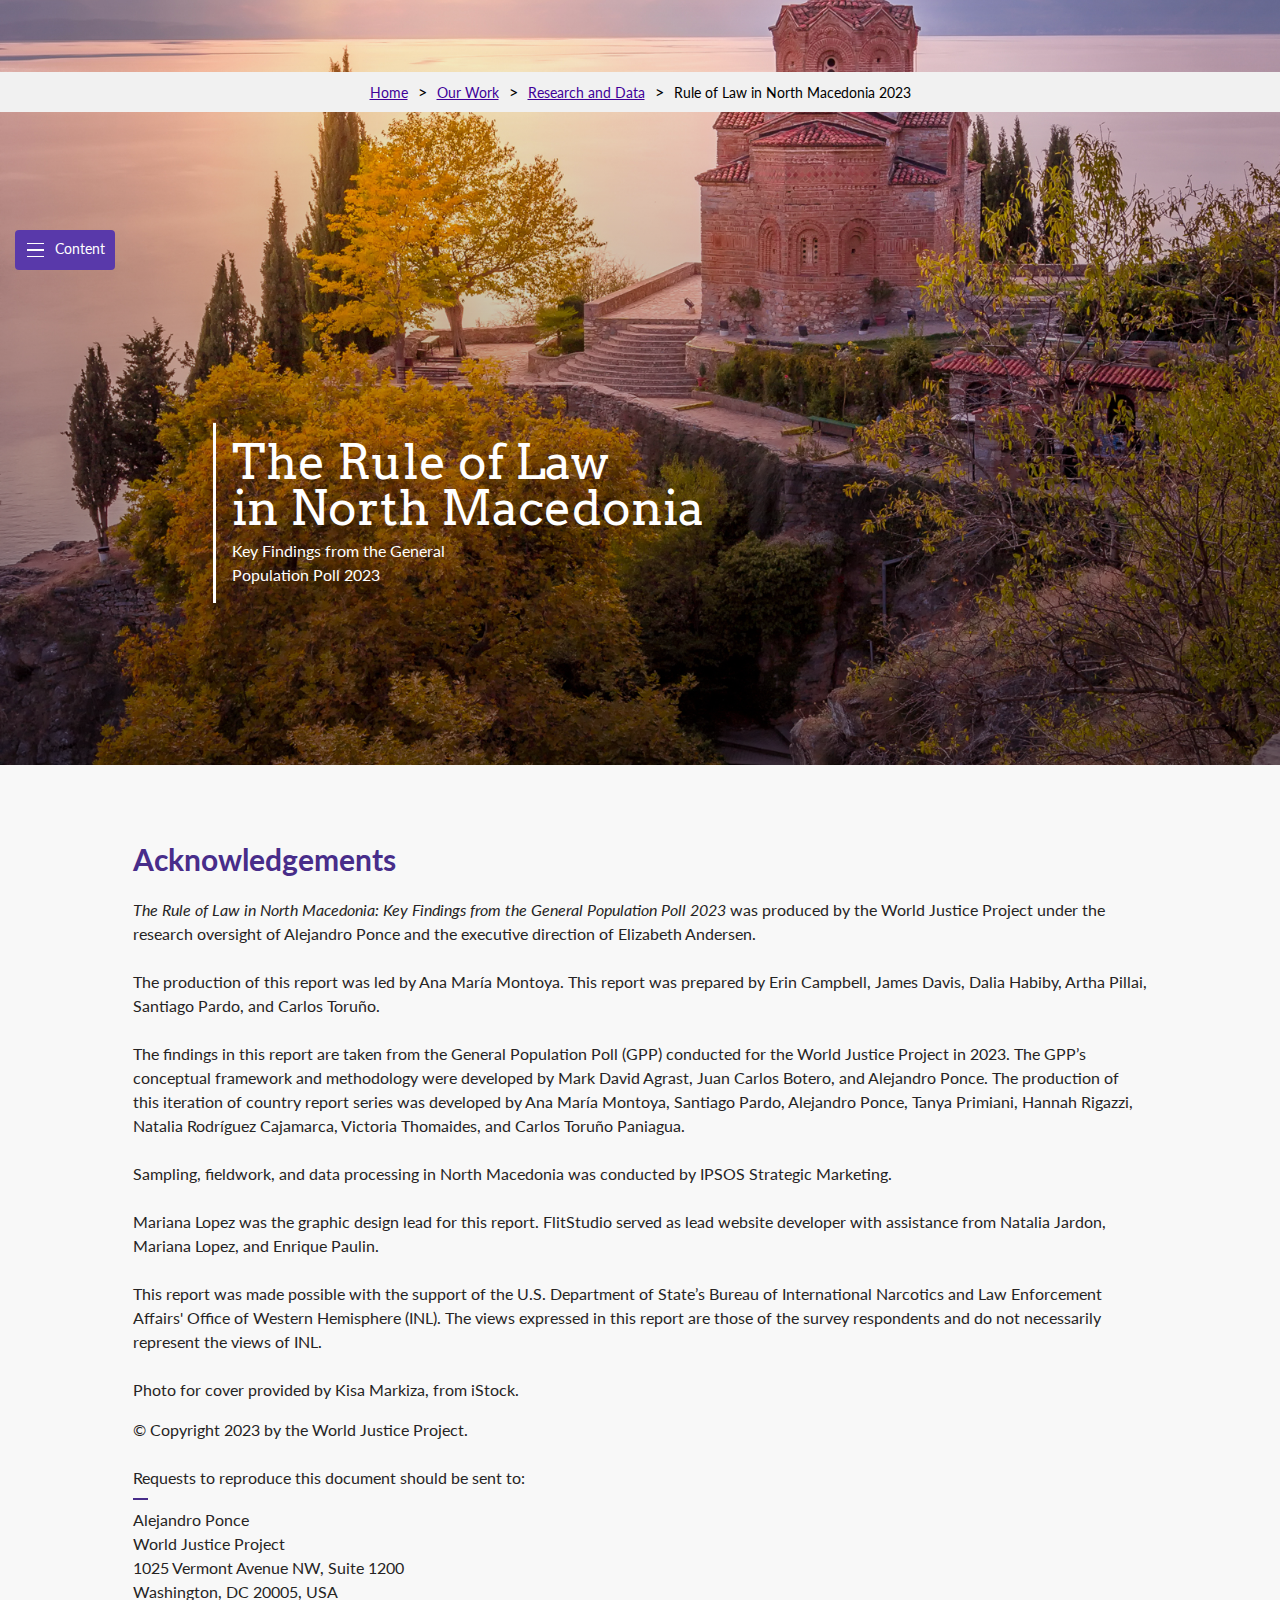
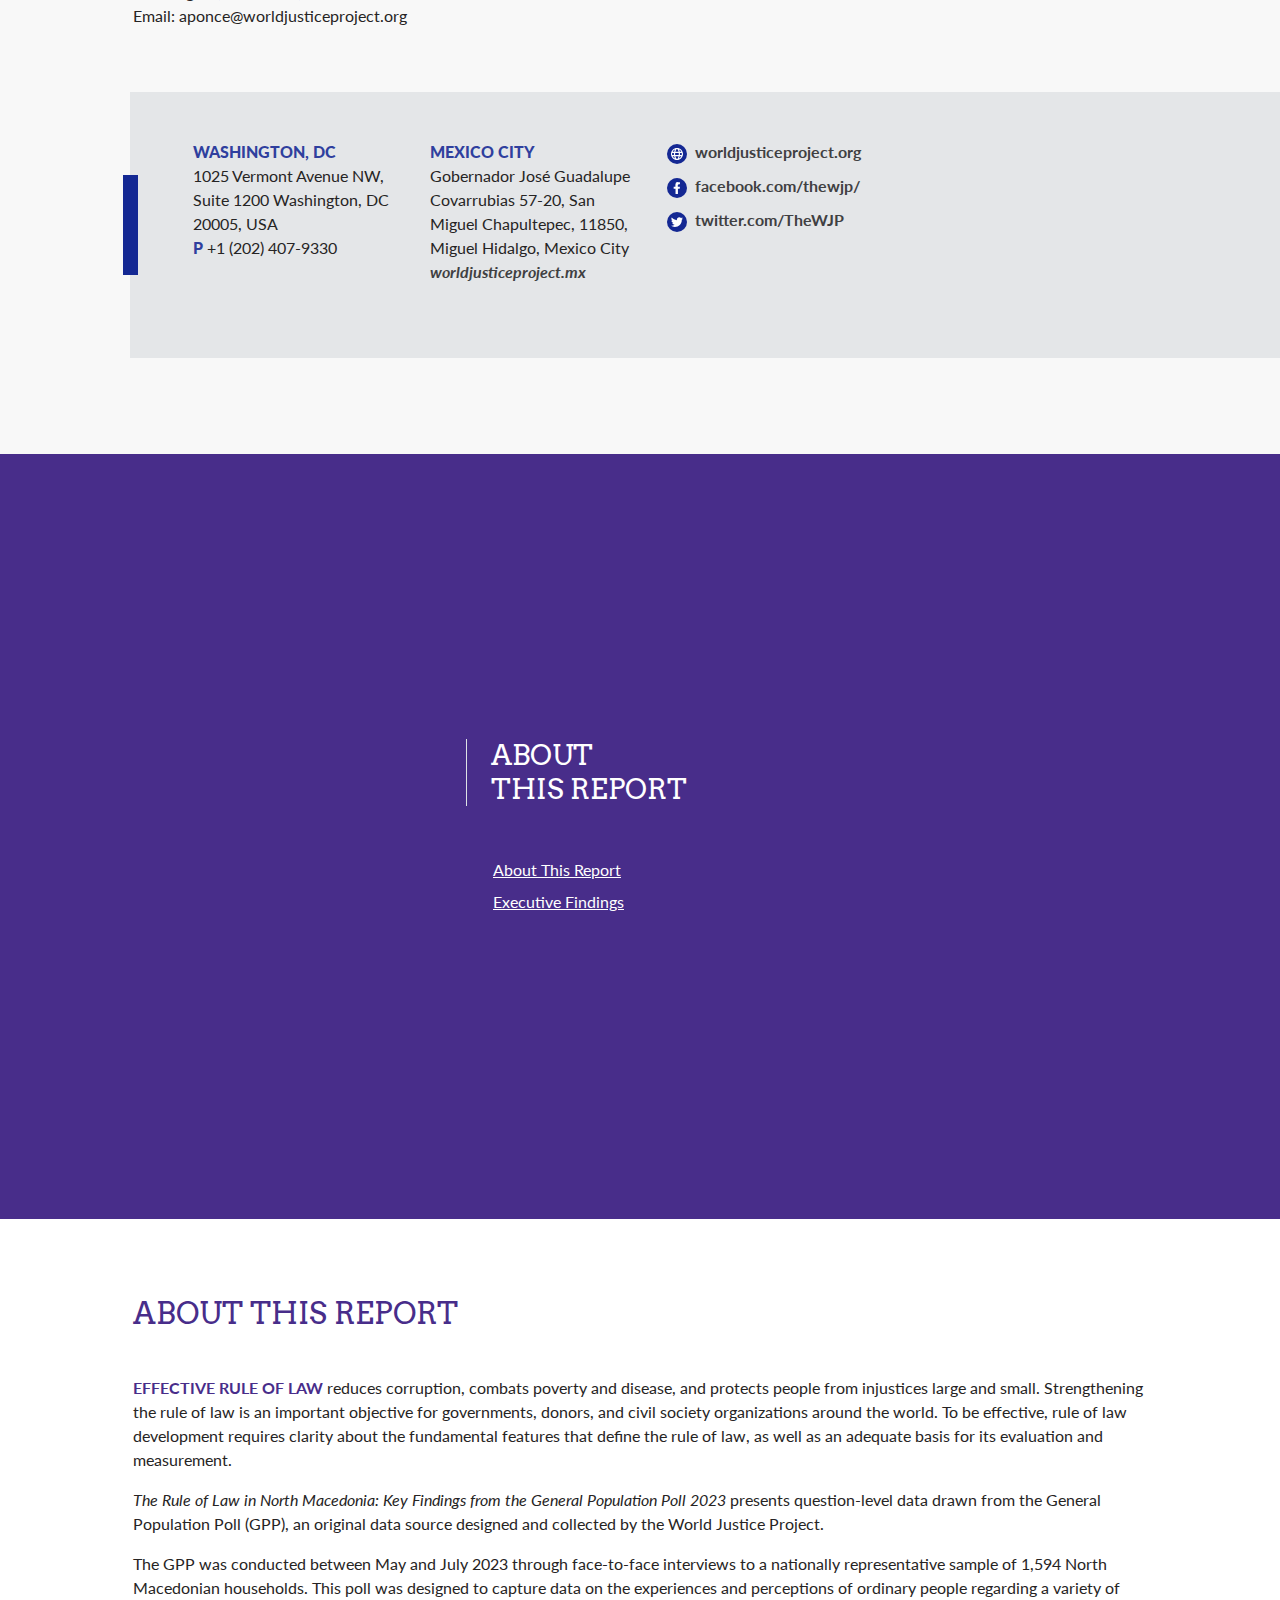
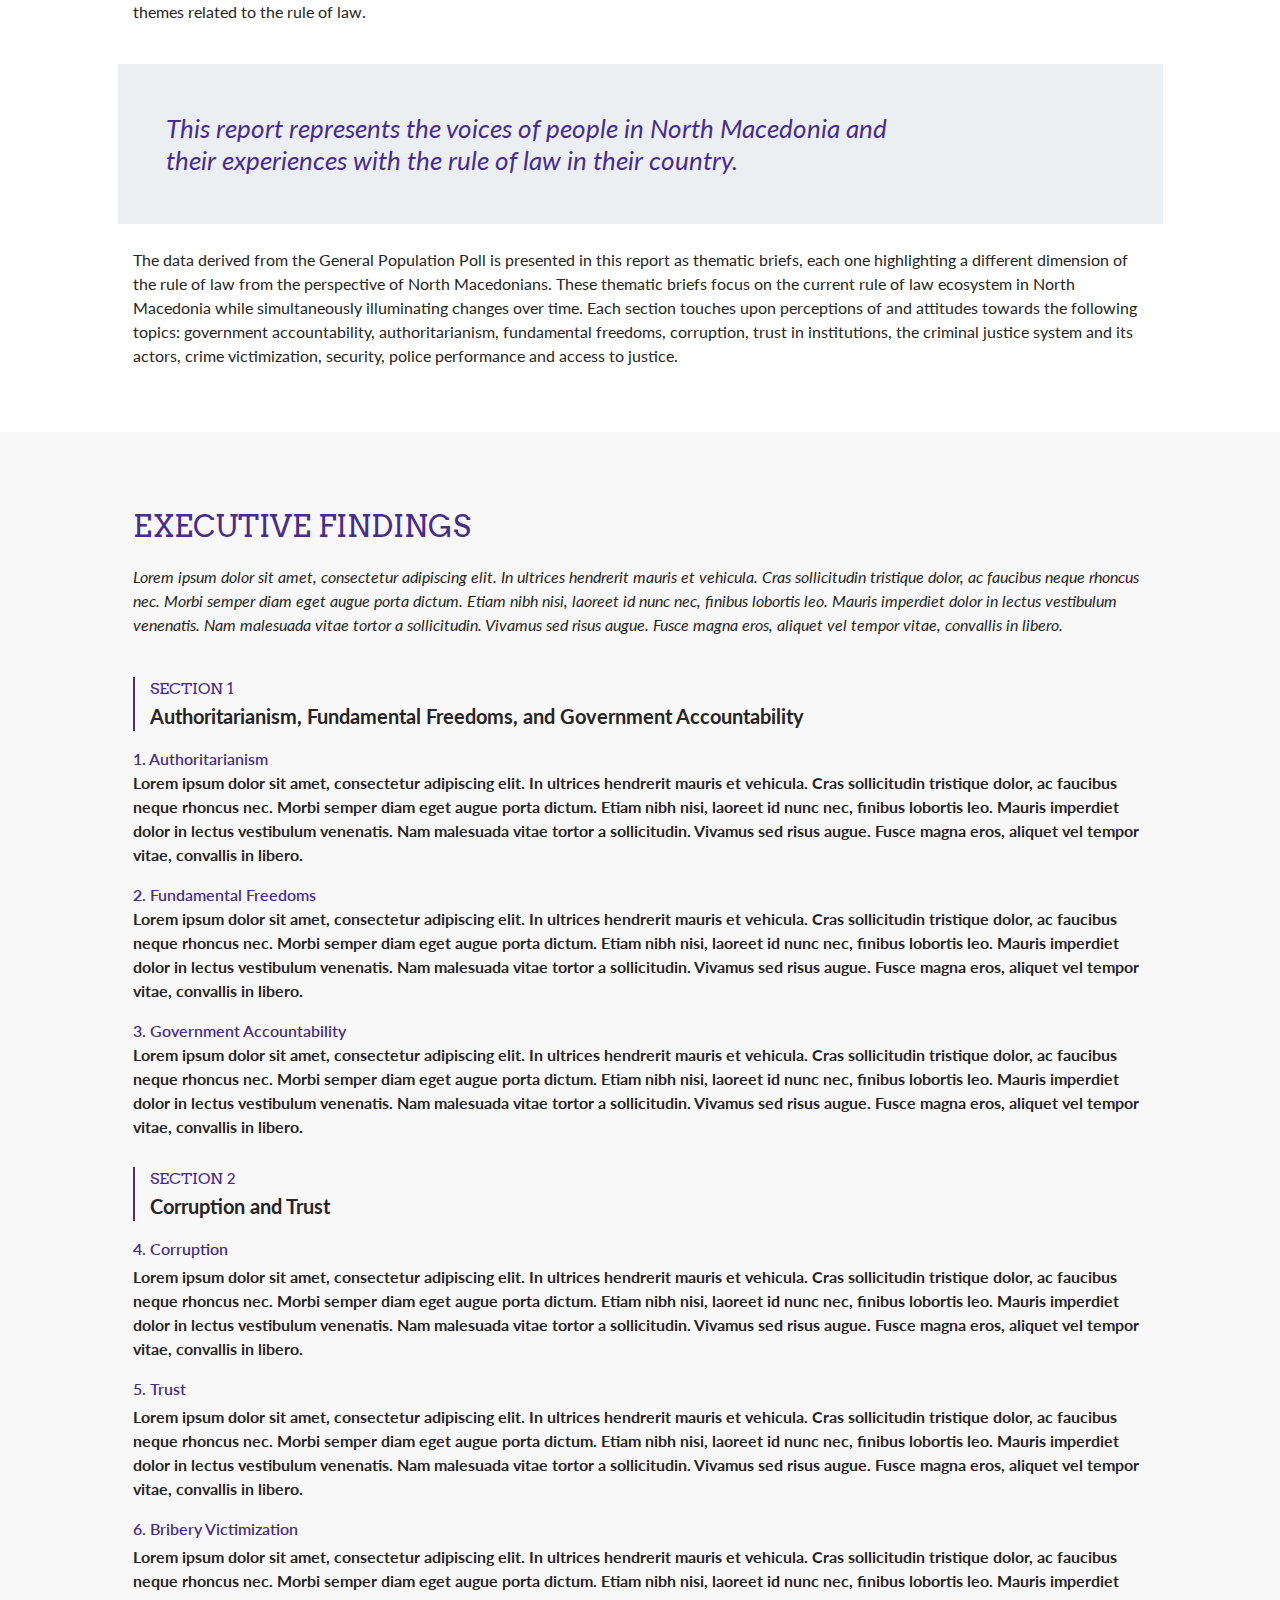
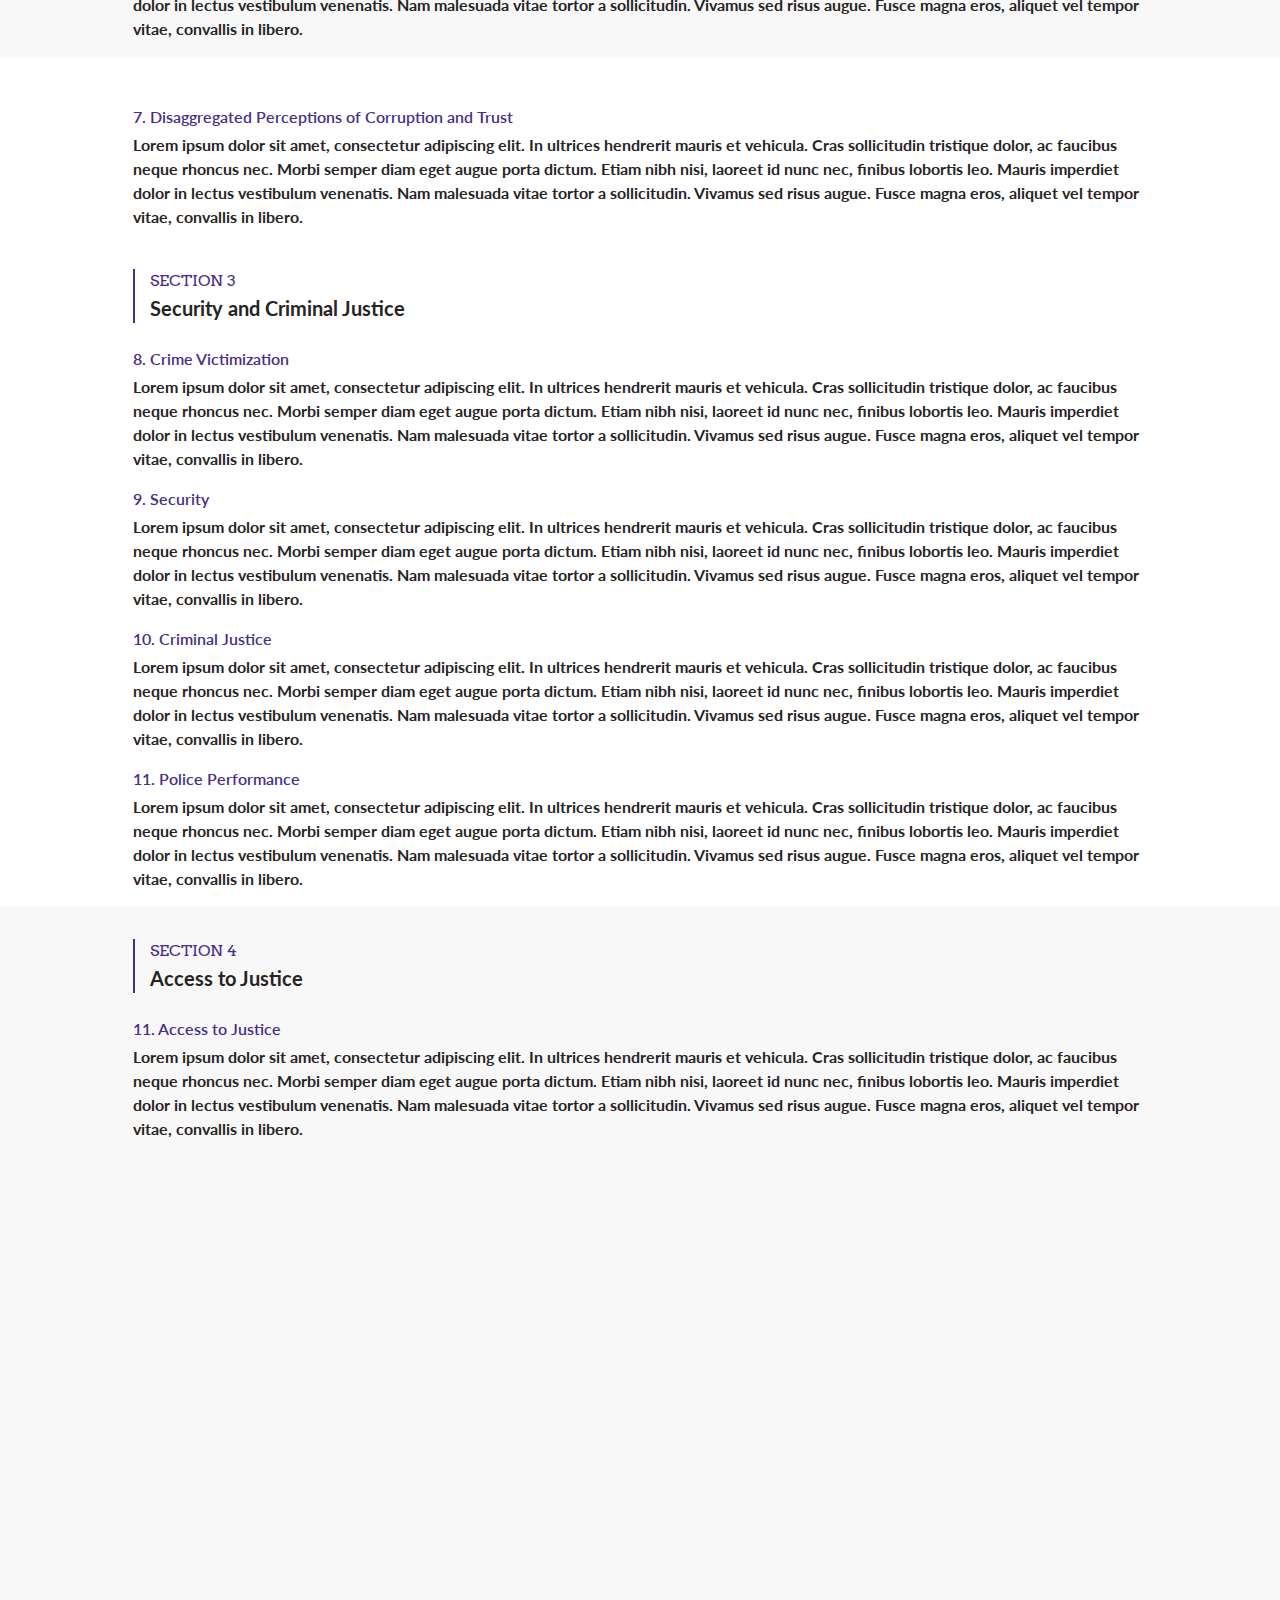
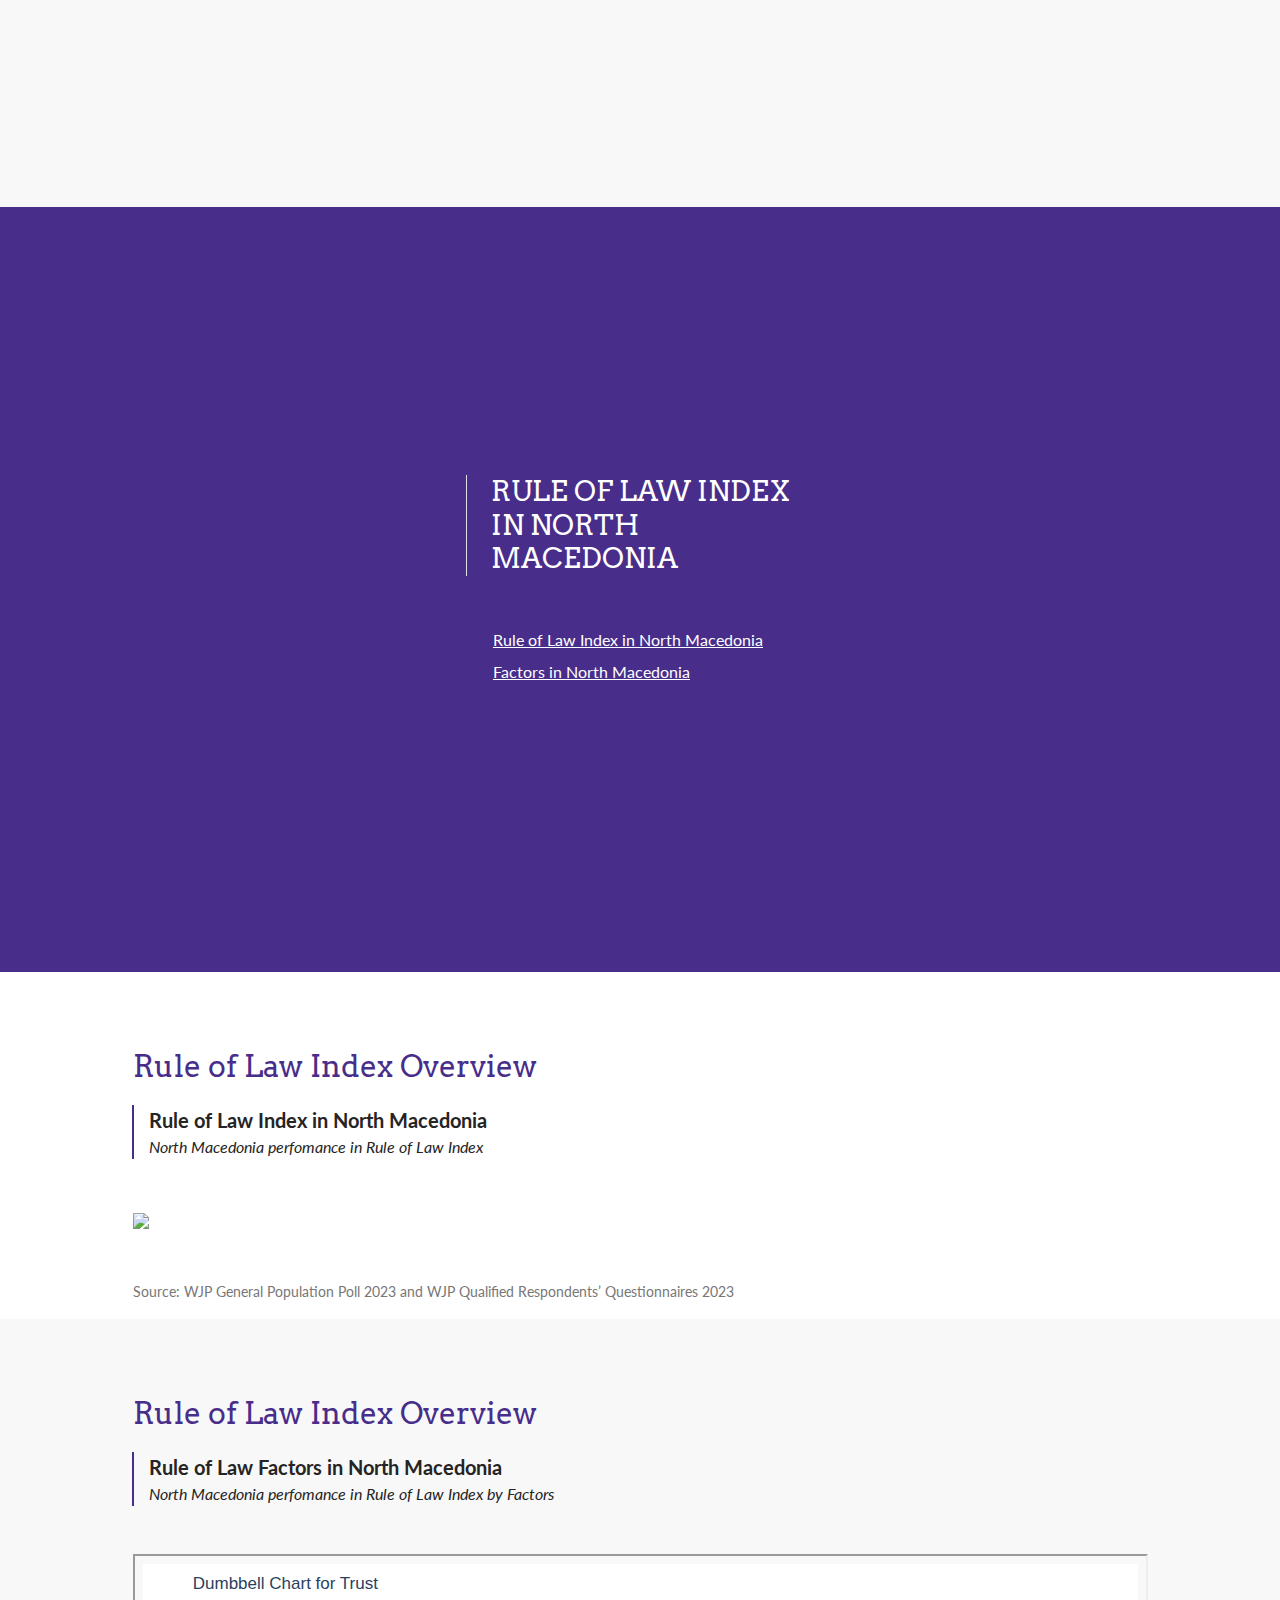
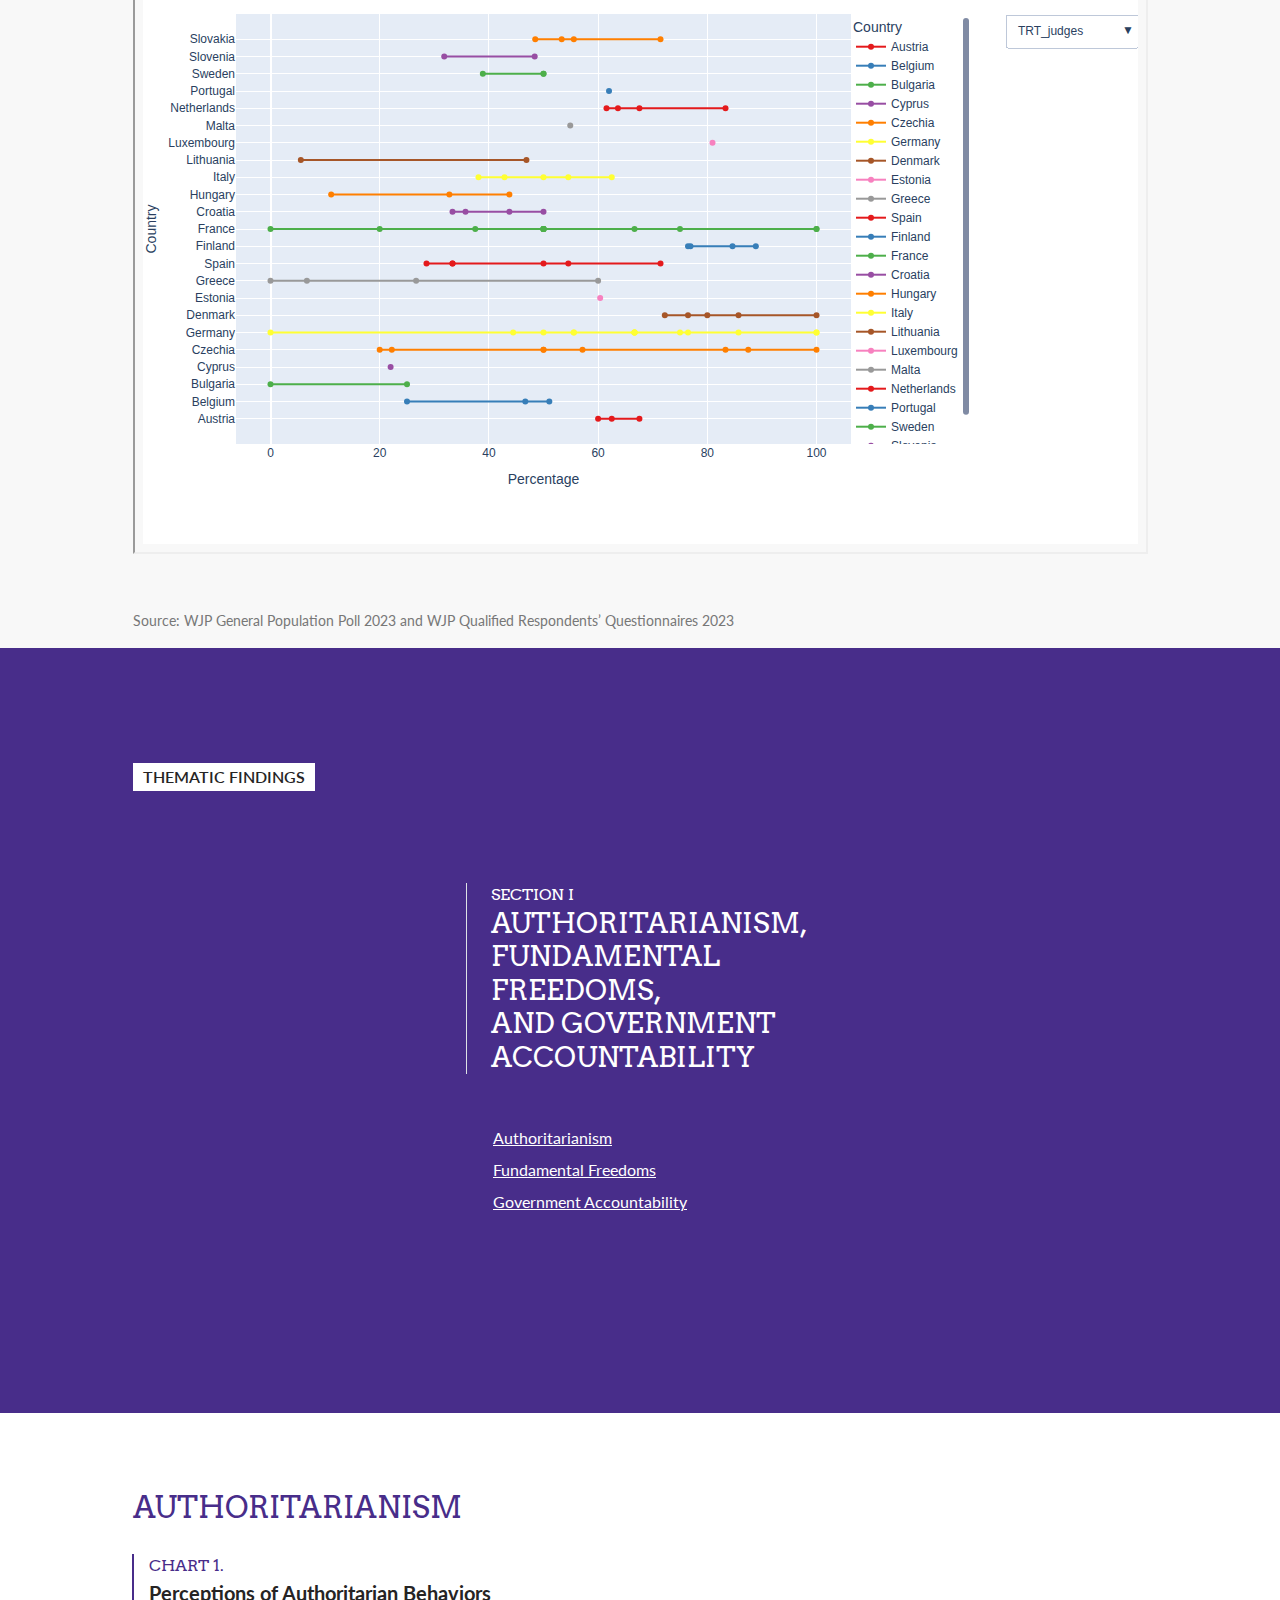
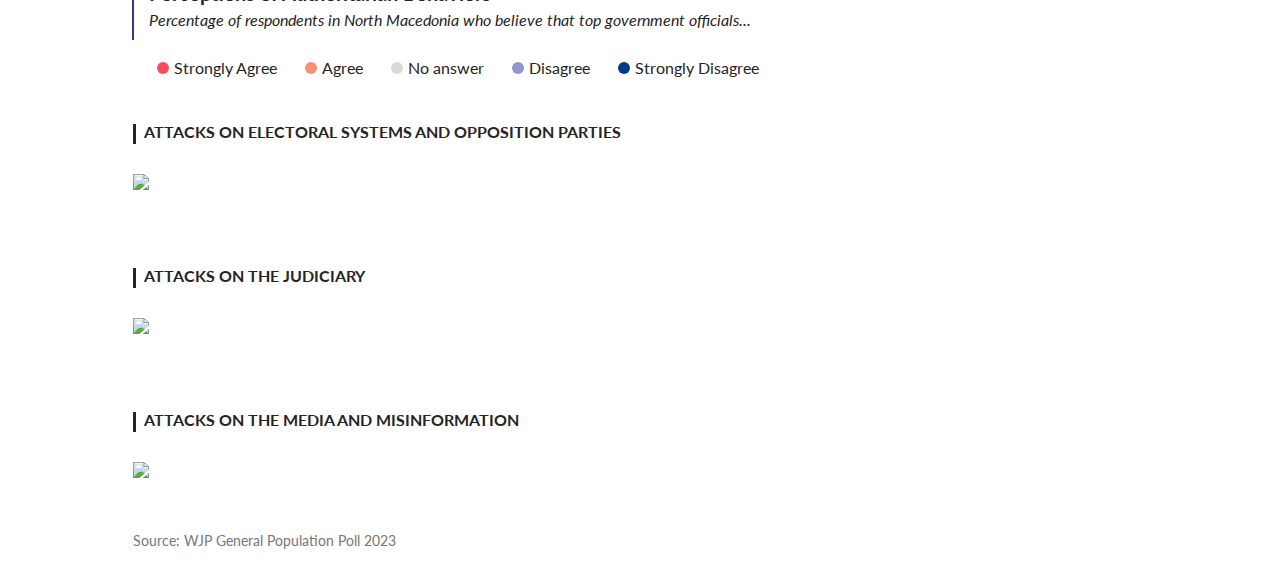
==== commit d5db060f: "dumbell chart and html integration" ====
--- a/HTML/index.html
+++ b/HTML/index.html
@@ -562,7 +562,8 @@
                         </div>
                         <div class="row justify-content-center">
                             <div class="col-md-11 mb-4">
-                                <img id = "OverviewROLI" src="charts_and_images/imgChart21/figure_22.svg" class="img-chart">  
+                                <iframe src="charts/Dumbbell.html" width="100%" height="600"></iframe>
+  
                             </div>
                         </div>
                         <div class="row justify-content-center mt-4">
